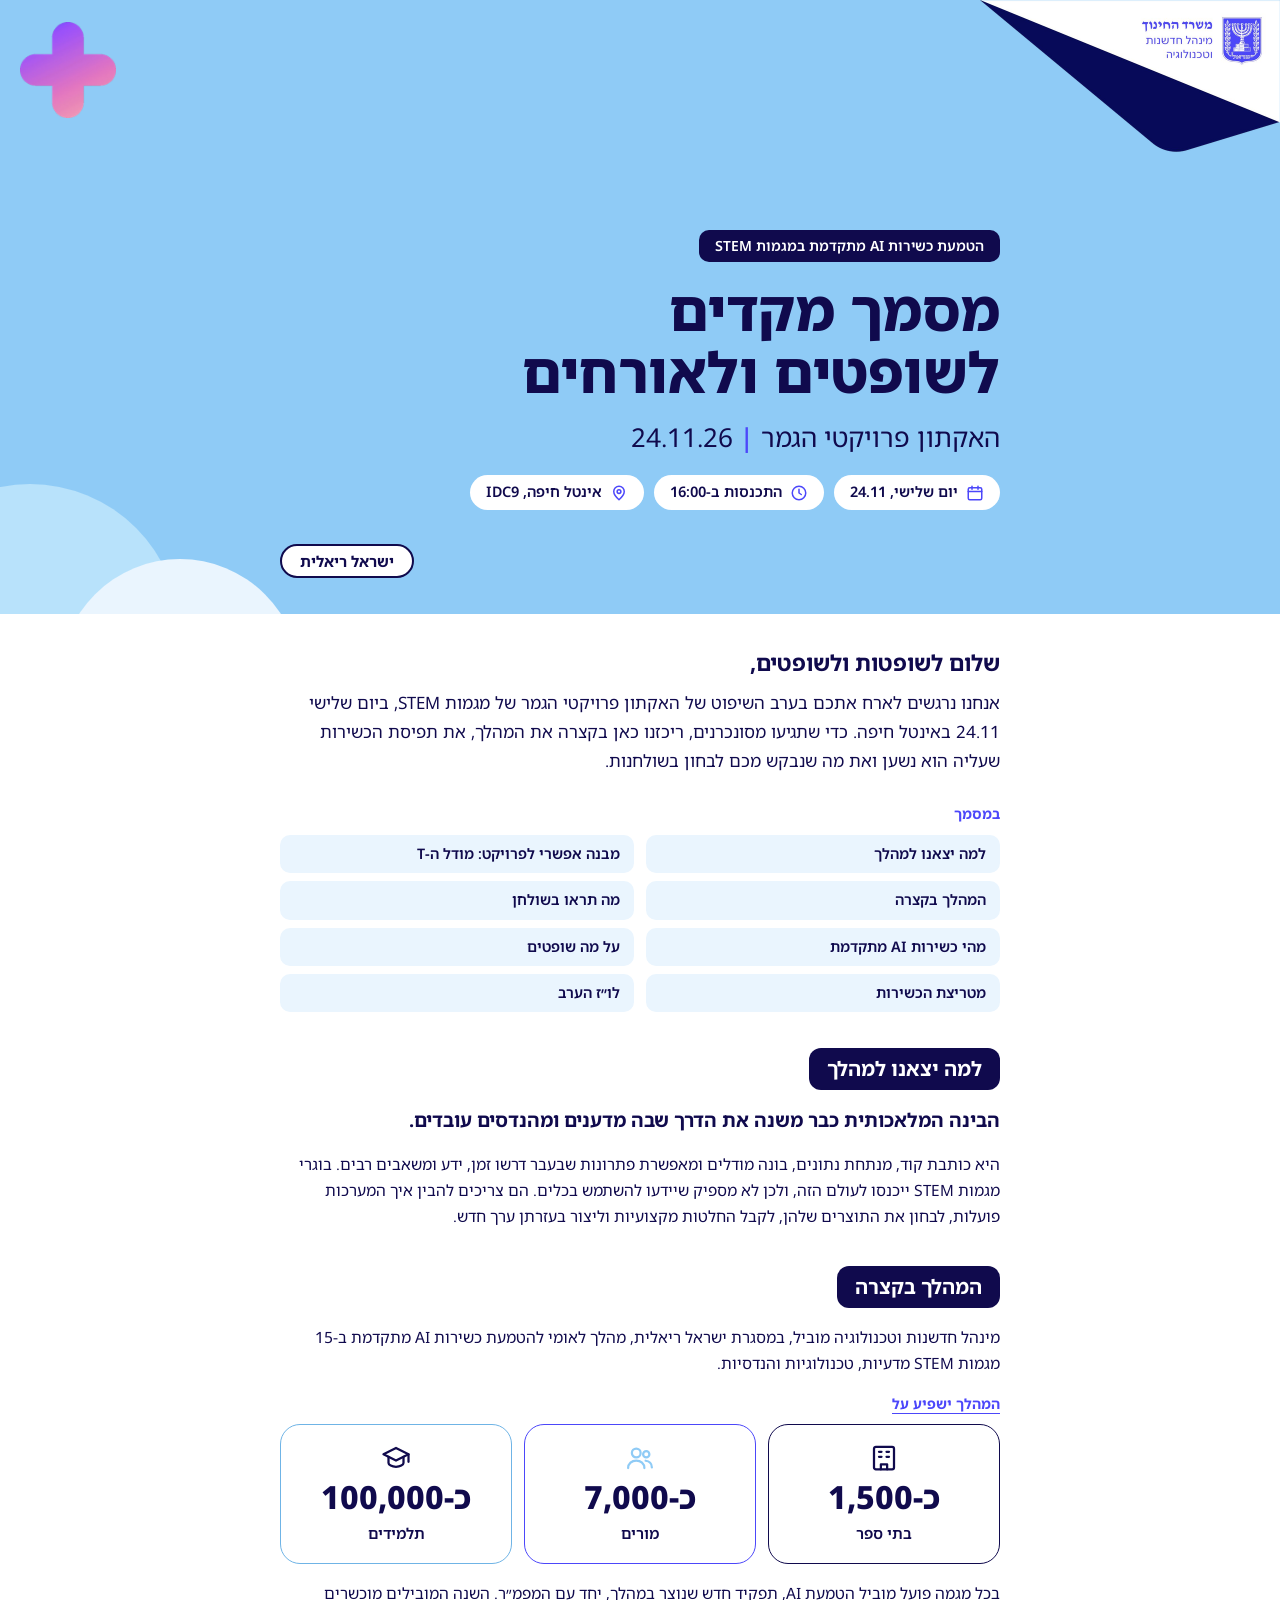
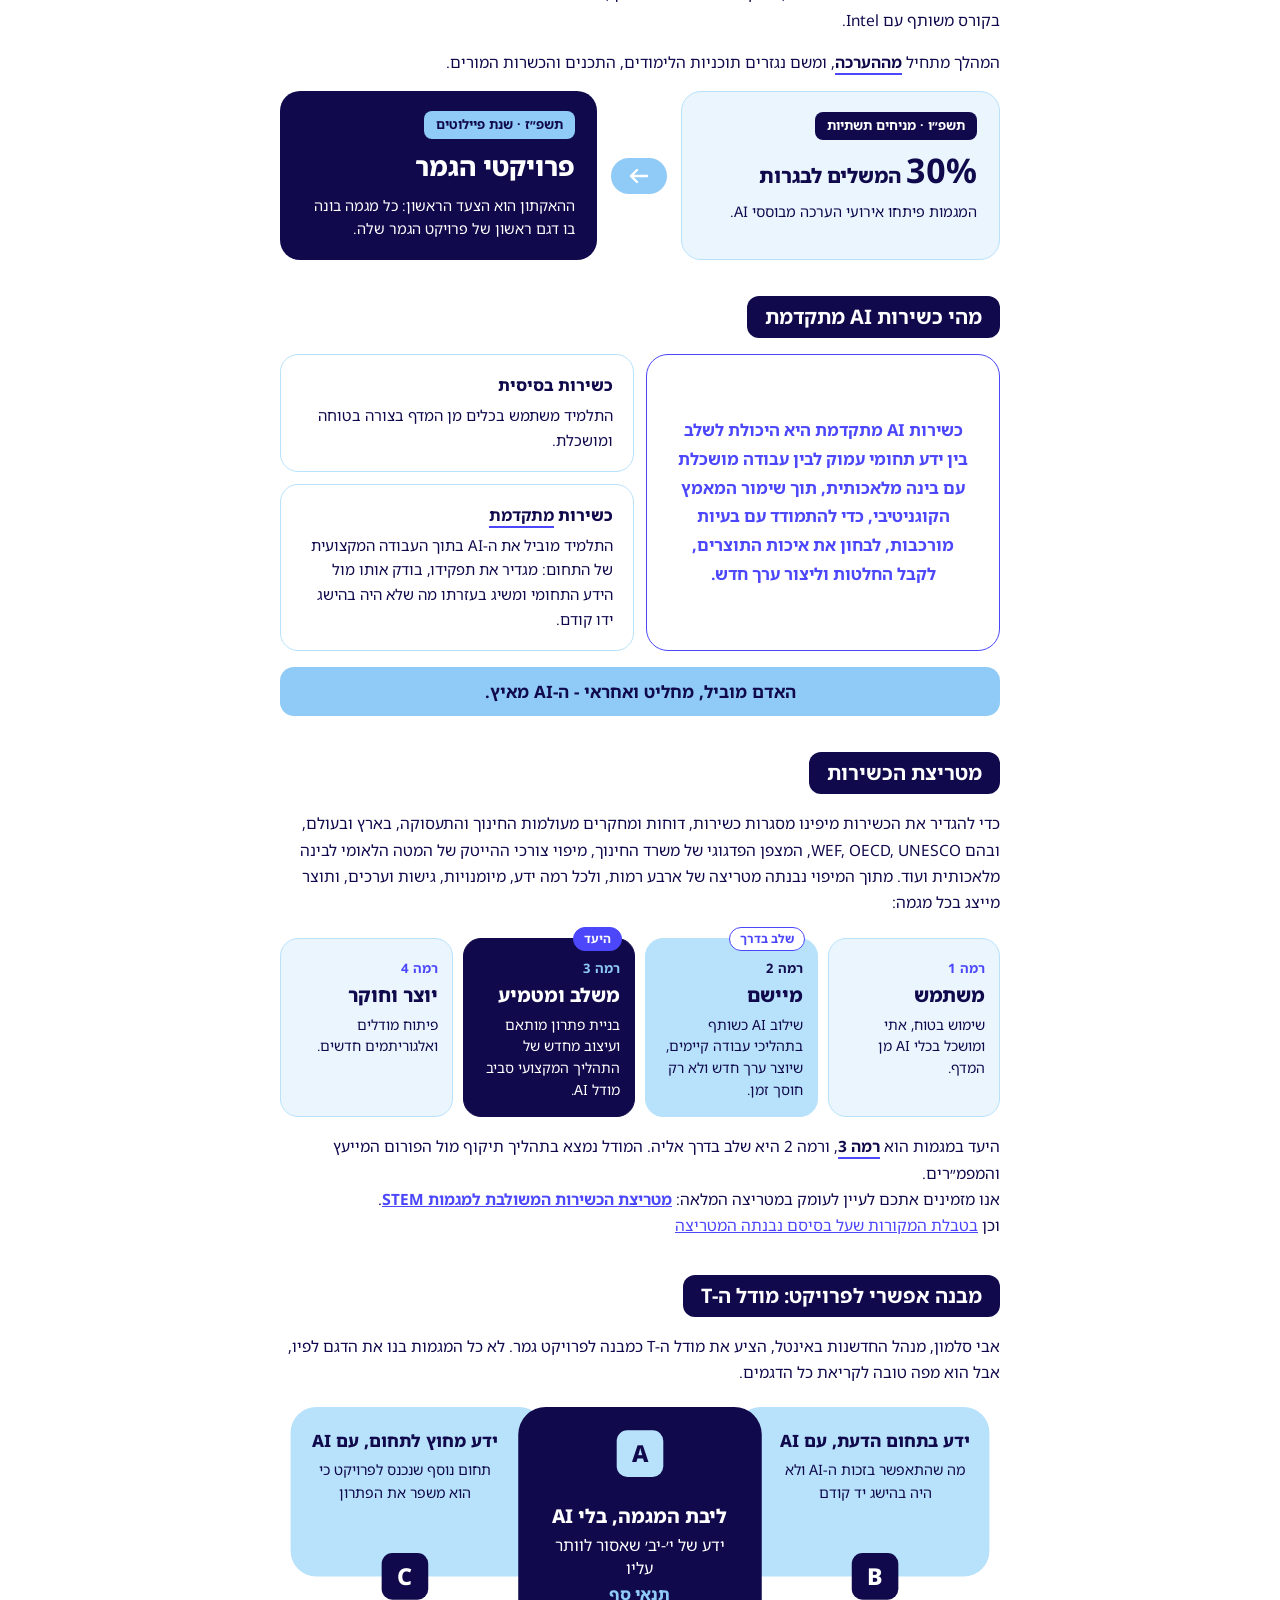
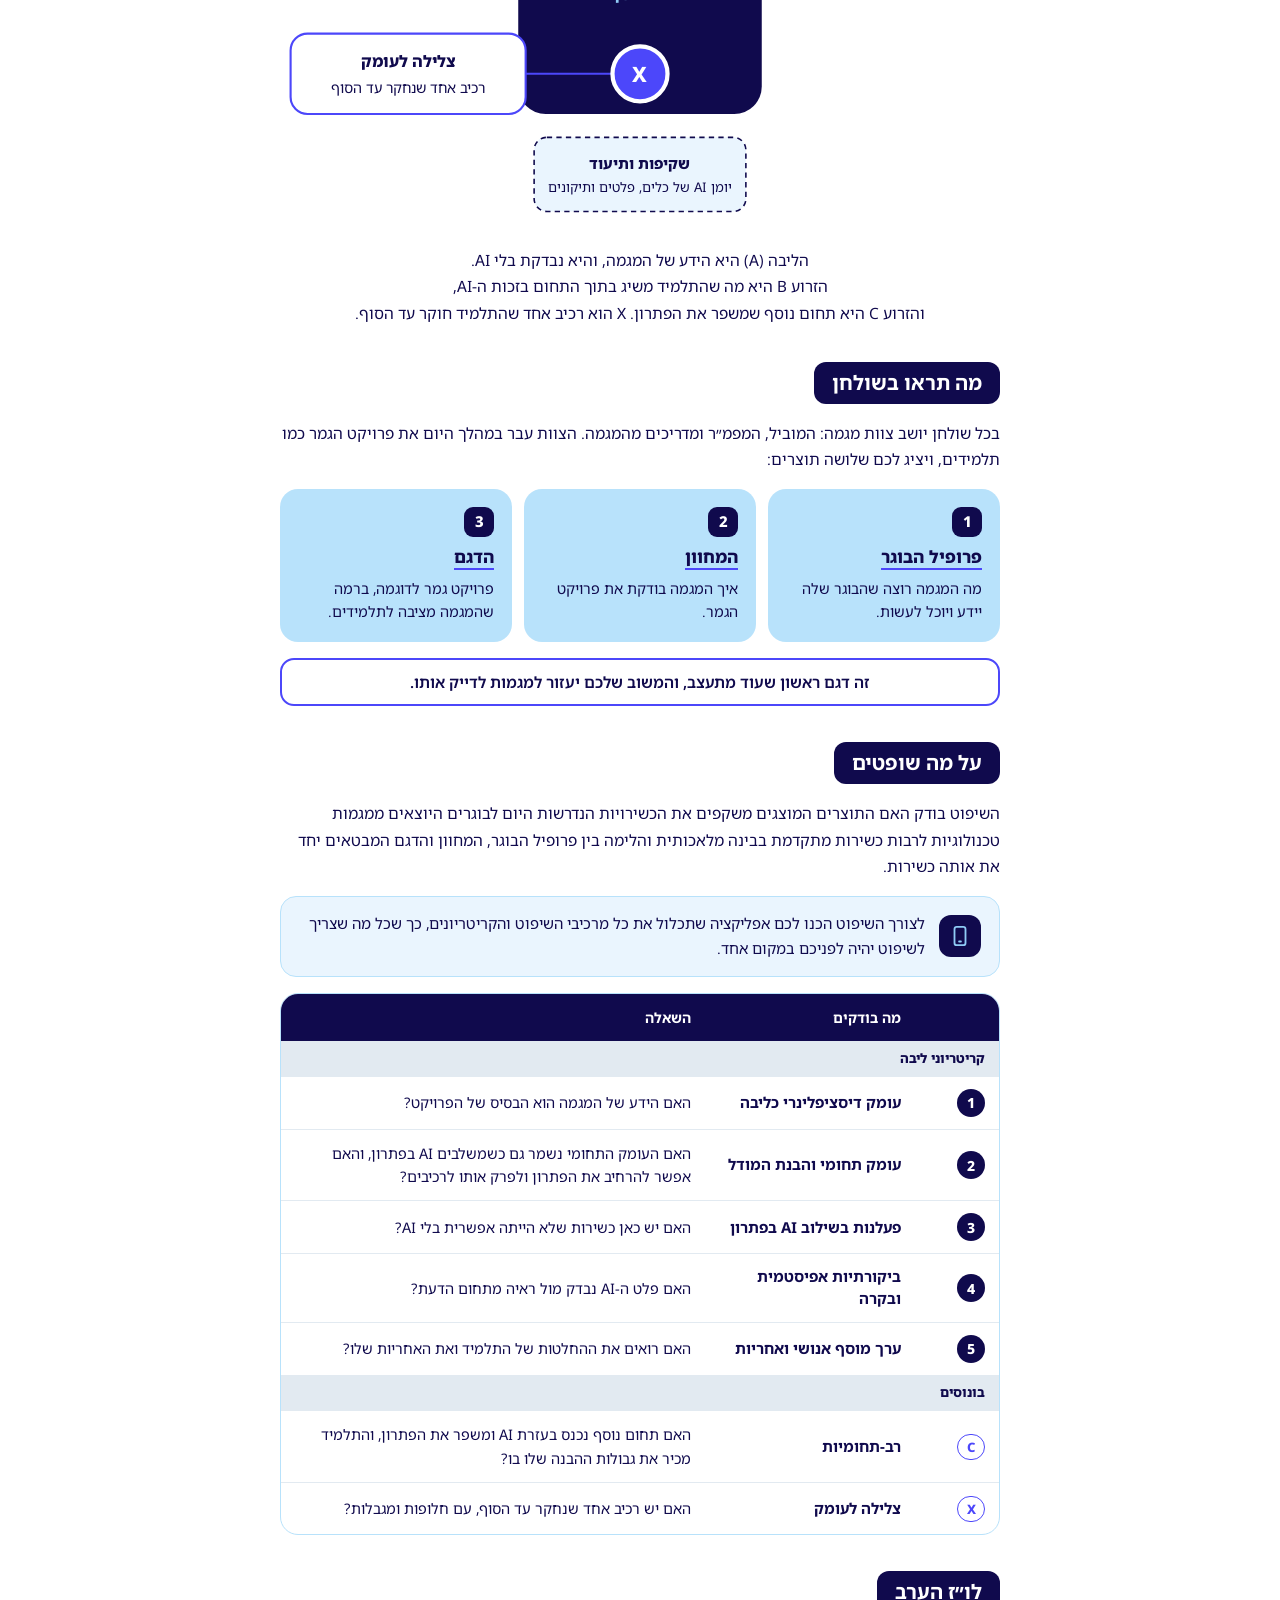
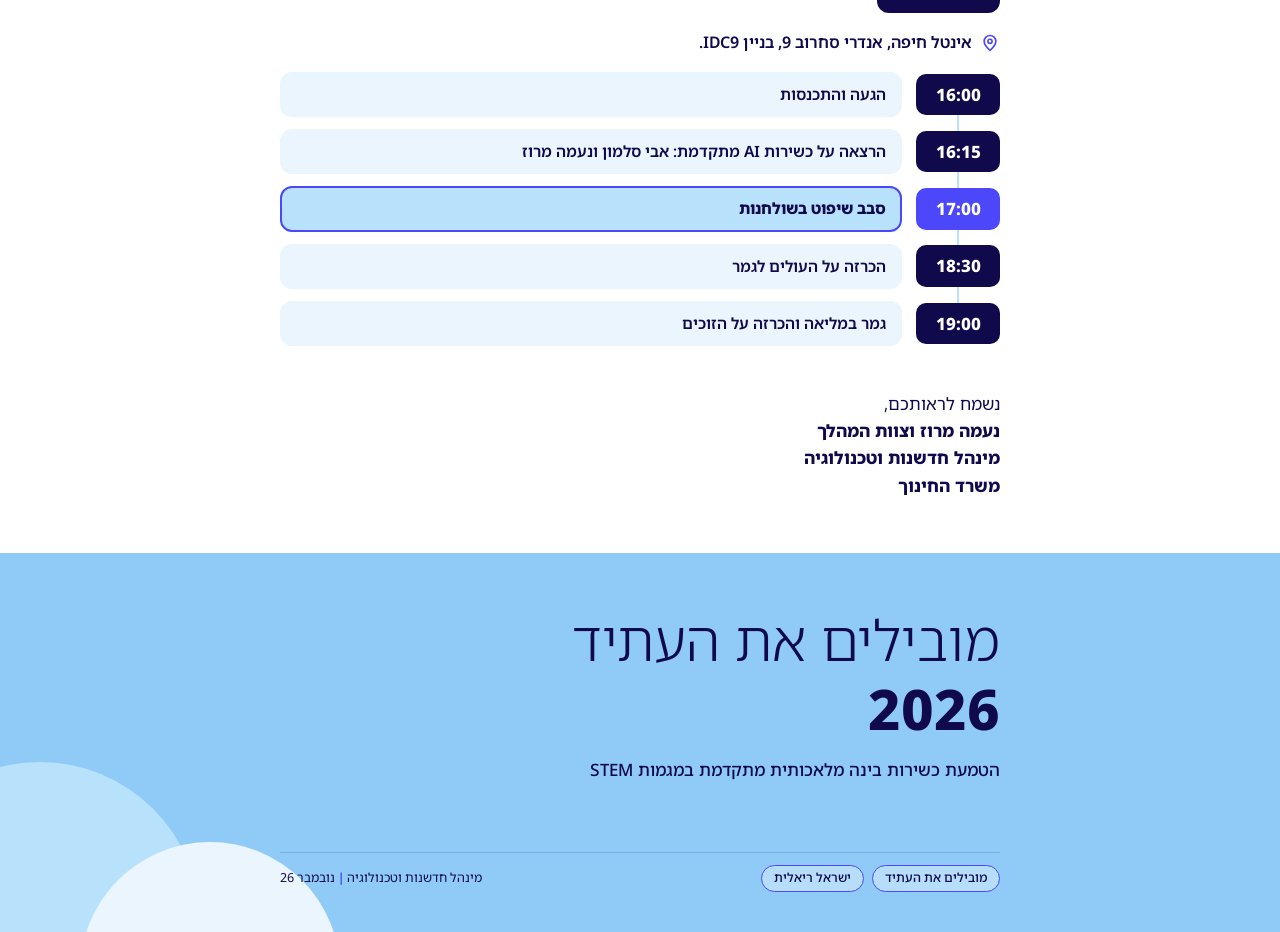
==== hackathon-24-11/index.html @ 5d926831 "Add judges and guests pre-read page for the 24.11.26 final projects hackathon Co-Authored-By: Claude" ====
<!DOCTYPE html>
<html lang="he" dir="rtl">
<head>
<meta charset="utf-8">
<meta name="viewport" content="width=device-width, initial-scale=1">
<meta name="robots" content="noindex, nofollow">
<title>מסמך מקדים לשופטים ולאורחים | האקתון פרויקטי הגמר 24.11.26</title>
<meta name="description" content="הטמעת כשירות AI מתקדמת במגמות STEM. מה כדאי לדעת לפני ערב השיפוט, 24.11 באינטל חיפה.">
<meta property="og:title" content="מסמך מקדים לשופטים ולאורחים | האקתון פרויקטי הגמר 24.11.26">
<meta property="og:description" content="הטמעת כשירות AI מתקדמת במגמות STEM. מה כדאי לדעת לפני ערב השיפוט, 24.11 באינטל חיפה.">
<meta name="theme-color" content="#8FCBF6">
<style>
@font-face{font-family:'Noto Sans Hebrew';font-style:normal;font-display:swap;font-weight:300;src:url([data-uri]) format('woff2');unicode-range:U+0307-0308,U+0590-05FF,U+200C-2010,U+20AA,U+25CC,U+FB1D-FB4F}
@font-face{font-family:'Noto Sans Hebrew';font-style:normal;font-display:swap;font-weight:300;src:url([data-uri]) format('woff2');unicode-range:U+0000-00FF,U+0131,U+0152-0153,U+02BB-02BC,U+02C6,U+02DA,U+02DC,U+0304,U+0308,U+0329,U+2000-206F,U+20AC,U+2122,U+2191,U+2193,U+2212,U+2215,U+FEFF,U+FFFD}
@font-face{font-family:'Noto Sans Hebrew';font-style:normal;font-display:swap;font-weight:400;src:url([data-uri]) format('woff2');unicode-range:U+0307-0308,U+0590-05FF,U+200C-2010,U+20AA,U+25CC,U+FB1D-FB4F}
@font-face{font-family:'Noto Sans Hebrew';font-style:normal;font-display:swap;font-weight:400;src:url([data-uri]) format('woff2');unicode-range:U+0000-00FF,U+0131,U+0152-0153,U+02BB-02BC,U+02C6,U+02DA,U+02DC,U+0304,U+0308,U+0329,U+2000-206F,U+20AC,U+2122,U+2191,U+2193,U+2212,U+2215,U+FEFF,U+FFFD}
@font-face{font-family:'Noto Sans Hebrew';font-style:normal;font-display:swap;font-weight:500;src:url([data-uri]) format('woff2');unicode-range:U+0307-0308,U+0590-05FF,U+200C-2010,U+20AA,U+25CC,U+FB1D-FB4F}
@font-face{font-family:'Noto Sans Hebrew';font-style:normal;font-display:swap;font-weight:500;src:url([data-uri]) format('woff2');unicode-range:U+0000-00FF,U+0131,U+0152-0153,U+02BB-02BC,U+02C6,U+02DA,U+02DC,U+0304,U+0308,U+0329,U+2000-206F,U+20AC,U+2122,U+2191,U+2193,U+2212,U+2215,U+FEFF,U+FFFD}
@font-face{font-family:'Noto Sans Hebrew';font-style:normal;font-display:swap;font-weight:600;src:url([data-uri]) format('woff2');unicode-range:U+0307-0308,U+0590-05FF,U+200C-2010,U+20AA,U+25CC,U+FB1D-FB4F}
@font-face{font-family:'Noto Sans Hebrew';font-style:normal;font-display:swap;font-weight:600;src:url([data-uri]) format('woff2');unicode-range:U+0000-00FF,U+0131,U+0152-0153,U+02BB-02BC,U+02C6,U+02DA,U+02DC,U+0304,U+0308,U+0329,U+2000-206F,U+20AC,U+2122,U+2191,U+2193,U+2212,U+2215,U+FEFF,U+FFFD}
@font-face{font-family:'Noto Sans Hebrew';font-style:normal;font-display:swap;font-weight:700;src:url([data-uri]) format('woff2');unicode-range:U+0307-0308,U+0590-05FF,U+200C-2010,U+20AA,U+25CC,U+FB1D-FB4F}
@font-face{font-family:'Noto Sans Hebrew';font-style:normal;font-display:swap;font-weight:700;src:url([data-uri]) format('woff2');unicode-range:U+0000-00FF,U+0131,U+0152-0153,U+02BB-02BC,U+02C6,U+02DA,U+02DC,U+0304,U+0308,U+0329,U+2000-206F,U+20AC,U+2122,U+2191,U+2193,U+2212,U+2215,U+FEFF,U+FFFD}
@font-face{font-family:'Noto Sans Hebrew';font-style:normal;font-display:swap;font-weight:800;src:url([data-uri]) format('woff2');unicode-range:U+0307-0308,U+0590-05FF,U+200C-2010,U+20AA,U+25CC,U+FB1D-FB4F}
@font-face{font-family:'Noto Sans Hebrew';font-style:normal;font-display:swap;font-weight:800;src:url([data-uri]) format('woff2');unicode-range:U+0000-00FF,U+0131,U+0152-0153,U+02BB-02BC,U+02C6,U+02DA,U+02DC,U+0304,U+0308,U+0329,U+2000-206F,U+20AC,U+2122,U+2191,U+2193,U+2212,U+2215,U+FEFF,U+FFFD}


:root{--navy:#100A4D;--sky:#8FCBF6;--card:#B8E2FB;--pale:#EAF5FE;--gray:#E2EAF1;--purple:#4C47FA;--hair:#D5DEE8;--line:#6FB4E6}
*{box-sizing:border-box}
html{scroll-behavior:smooth;-webkit-text-size-adjust:100%}
body{margin:0;background:#fff;color:var(--navy);font-family:'Noto Sans Hebrew','Heebo',Arial,sans-serif;font-size:16px;line-height:1.65}
a{color:var(--purple);font-weight:700}
a:hover{color:var(--navy)}
p{margin:0}
.wrap{max-width:760px;margin:0 auto;padding:0 20px}
.u{text-decoration:underline;text-decoration-color:var(--purple);text-decoration-thickness:2px;text-underline-offset:5px;font-weight:700}
h1,h2,h3{margin:0}

/* top bar */
.topbar{position:fixed;top:0;left:0;right:0;z-index:20;background:rgba(255,255,255,.96);border-bottom:1px solid var(--hair);transform:translateY(-100%);transition:transform .25s ease}
.topbar.show{transform:none}
.topbar nav{max-width:760px;margin:0 auto;display:flex;gap:8px;overflow-x:auto;padding:10px 20px;scrollbar-width:none}
.topbar nav::-webkit-scrollbar{display:none}
.topbar a{flex:0 0 auto;font-size:14px;font-weight:600;color:var(--navy);text-decoration:none;background:var(--pale);border-radius:999px;padding:6px 14px;white-space:nowrap}
.topbar a.on{background:var(--navy);color:#fff}

/* cover */
.cover{position:relative;overflow:hidden;background:var(--sky)}
.cover .logo{position:absolute;top:0;right:0;width:min(300px,52vw);height:auto;display:block}
.cover .plus{position:absolute;top:22px;left:20px;width:clamp(54px,12vw,96px);height:auto}
.cover .c1,.cover .c2{position:absolute;border-radius:50%}
.cover .c1{width:300px;height:300px;left:-120px;bottom:-170px;background:var(--card)}
.cover .c2{width:240px;height:240px;left:60px;bottom:-185px;background:var(--pale)}
.cover .inner{position:relative;max-width:760px;margin:0 auto;padding:clamp(150px,34vw,230px) 20px 36px;display:flex;flex-direction:column;align-items:flex-start;gap:16px}
.eyebrow{background:var(--navy);color:#fff;font-size:14px;font-weight:600;padding:6px 16px;border-radius:10px;line-height:1.4}
.cover h1{font-size:clamp(36px,9vw,56px);line-height:1.12;font-weight:800}
.cover .sub{font-size:clamp(19px,4.6vw,26px);line-height:1.4}
.cover .sub span{color:var(--purple);font-weight:600}
.chips{display:flex;flex-wrap:wrap;gap:10px;margin-top:4px}
.chip{display:flex;align-items:center;gap:8px;background:#fff;border-radius:999px;padding:7px 16px;font-size:14.5px;font-weight:600;line-height:1.4}
.chip svg{width:18px;height:18px;fill:none;stroke:var(--purple);stroke-width:2;stroke-linecap:round;stroke-linejoin:round;flex:0 0 auto}
.brandpill{align-self:flex-end;border:2px solid var(--navy);background:#fff;border-radius:999px;padding:3px 18px;font-size:15px;font-weight:700;margin-top:18px}

/* sections */
main{padding-bottom:10px}
section{padding-top:36px;scroll-margin-top:60px}
.h2{display:inline-block;background:var(--navy);color:#fff;font-size:20px;font-weight:700;line-height:28px;padding:7px 18px;border-radius:12px;margin-bottom:16px}
.stack{display:flex;flex-direction:column;gap:16px}
.body{font-size:15.5px;line-height:1.7}
.lead{font-size:19px;line-height:1.5;font-weight:700}

/* letter + toc */
.letter{padding-top:34px}
.greet{font-size:22px;font-weight:700;line-height:1.4;margin-bottom:10px}
.letter .body{font-size:17px}
.toc{margin-top:26px}
.toc .lbl{font-size:14px;font-weight:700;color:var(--purple);margin-bottom:10px}
.toc ol{list-style:none;margin:0;padding:0;display:grid;grid-template-columns:repeat(2,minmax(0,1fr));grid-template-rows:repeat(4,auto);grid-auto-flow:column;gap:8px 12px}
.toc a{display:block;background:var(--pale);border-radius:10px;padding:9px 14px;font-size:14.5px;font-weight:600;color:var(--navy);text-decoration:none;line-height:1.4}
.toc a:hover{background:var(--card)}

/* stats */
.cap{font-size:14px;font-weight:700;color:var(--purple);text-decoration:underline;text-underline-offset:4px}
.stats{display:grid;grid-template-columns:repeat(3,minmax(0,1fr));gap:12px;margin-top:8px}
.stat{background:#fff;border:1.5px solid var(--navy);border-radius:20px;padding:18px 10px;display:flex;flex-direction:column;align-items:center;gap:4px;text-align:center}
.stat:nth-child(2){border-color:var(--purple)}
.stat:nth-child(3){border-color:var(--line)}
.stat svg{width:30px;height:30px;fill:none;stroke:var(--navy);stroke-width:1.8;stroke-linecap:round;stroke-linejoin:round}
.stat:nth-child(2) svg{stroke:var(--sky)}
.stat .n{font-size:clamp(24px,5.4vw,32px);font-weight:800;line-height:1.25;white-space:nowrap}
.stat .l{font-size:15px;font-weight:600}

/* timeline */
.tl{display:flex;align-items:stretch;gap:14px}
.tl .card{flex:1 1 0;display:flex;flex-direction:column;align-items:flex-start;gap:8px;border-radius:20px;padding:20px 22px}
.tl .c-a{background:var(--pale);border:1.5px solid var(--card)}
.tl .c-b{background:var(--navy);color:#fff}
.tag{font-size:13px;font-weight:700;padding:4px 12px;border-radius:8px;line-height:1.5}
.c-a .tag{background:var(--navy);color:#fff}
.c-b .tag{background:var(--sky);color:var(--navy)}
.tl .big{font-size:20px;font-weight:800;line-height:1.3}
.tl .big b{font-size:34px}
.tl .big2{font-size:26px;font-weight:800;line-height:1.5}
.tl .t{font-size:14.5px;line-height:1.6}
.tl .arr{flex:0 0 auto;display:flex;align-items:center;justify-content:center}
.tl .arr span{display:flex;align-items:center;justify-content:center;width:56px;height:36px;border-radius:999px;background:var(--sky)}
.tl .arr svg{width:24px;height:24px;fill:none;stroke:#fff;stroke-width:2.4;stroke-linecap:round;stroke-linejoin:round}

/* definition */
.defgrid{display:grid;grid-template-columns:repeat(2,minmax(0,1fr));gap:12px}
.def{background:#fff;border:1.5px solid var(--purple);border-radius:22px;padding:26px;display:flex;align-items:center;justify-content:center;text-align:center;color:var(--purple);font-weight:700;font-size:16.5px;line-height:1.75}
.dcards{display:flex;flex-direction:column;gap:12px}
.dcard{background:#fff;border:1.5px solid var(--card);border-radius:18px;padding:18px 20px;display:flex;flex-direction:column;gap:6px;flex:1 1 auto}
.dcard h3{font-size:16px;font-weight:800;line-height:1.5}
.dcard p{font-size:15px;line-height:1.65}
.banner{background:var(--sky);border-radius:14px;padding:12px 22px;text-align:center;font-size:17px;font-weight:700;line-height:1.5}

/* matrix */
.levels{display:grid;grid-template-columns:repeat(4,minmax(0,1fr));gap:10px;margin-top:6px}
.lv{position:relative;background:var(--pale);border:1.5px solid var(--card);border-radius:18px;padding:20px 14px 16px;display:flex;flex-direction:column;gap:4px}
.lv .k{font-size:13px;font-weight:700;color:var(--purple);line-height:1.5}
.lv .nm{font-size:19px;font-weight:800;line-height:1.45}
.lv .d{font-size:14px;line-height:1.55}
.lv.l2{background:var(--card)}
.lv.l2 .k{color:var(--navy)}
.lv.l3{background:var(--navy);border-color:var(--navy);color:#fff}
.lv.l3 .k{color:var(--sky)}
.lv .flag{position:absolute;top:-12px;right:12px;font-size:12px;font-weight:700;padding:2px 10px;border-radius:999px;line-height:1.5}
.lv.l2 .flag{background:#fff;border:1.5px solid var(--purple);color:var(--purple)}
.lv.l3 .flag{background:var(--purple);border:1.5px solid var(--purple);color:#fff}

/* T model */
.tfig{margin:6px 0 0}
.tfig svg{display:block;width:100%;height:auto}
.t-narrow{display:none !important;max-width:420px;margin:0 auto}
.tfig text{font-family:'Noto Sans Hebrew','Heebo',Arial,sans-serif}
.center{text-align:center}

/* products */
.prods{display:grid;grid-template-columns:repeat(3,minmax(0,1fr));gap:12px}
.prod{background:var(--card);border-radius:18px;padding:18px;display:flex;flex-direction:column;align-items:flex-start;gap:8px}
.prod .num{width:30px;height:30px;display:flex;align-items:center;justify-content:center;background:var(--navy);color:#fff;border-radius:9px;font-size:15px;font-weight:800}
.prod h3{font-size:17px;font-weight:800;line-height:1.45;text-decoration:underline;text-decoration-color:var(--purple);text-decoration-thickness:2px;text-underline-offset:5px}
.prod p{font-size:14.5px;line-height:1.6}
.note{border:2px solid var(--purple);border-radius:14px;padding:10px 18px;text-align:center;font-weight:600;font-size:15.5px;line-height:1.6}

/* judging */
.app{display:flex;align-items:center;gap:14px;background:var(--pale);border:1.5px solid var(--card);border-radius:16px;padding:14px 18px}
.app .ic{flex:0 0 auto;width:42px;height:42px;display:flex;align-items:center;justify-content:center;background:var(--navy);border-radius:12px}
.app svg{width:22px;height:22px;fill:none;stroke:var(--sky);stroke-width:2;stroke-linecap:round;stroke-linejoin:round}
.crit{border:1.5px solid var(--card);border-radius:18px;overflow:hidden}
.crow{display:grid;grid-template-columns:84px minmax(0,210px) minmax(0,1fr);align-items:center;border-top:1px solid var(--gray)}
.crow > div{padding:12px 14px}
.chead{background:var(--navy);color:#fff;font-weight:700;font-size:14px;border-top:0}
.cgroup{background:var(--gray);font-size:13px;font-weight:800;padding:7px 14px}
.cname{font-weight:700;font-size:15px;line-height:1.45}
.cq{font-size:14.5px;line-height:1.6}
.badge{width:28px;height:28px;display:flex;align-items:center;justify-content:center;background:var(--navy);color:#fff;border-radius:999px;font-size:14px;font-weight:800}
.bon{display:inline-flex;align-items:center;justify-content:center;min-width:28px;height:26px;padding:0 8px;border:1.5px solid var(--purple);border-radius:999px;color:var(--purple);font-size:13px;font-weight:800}

/* schedule */
.addr{display:flex;align-items:center;gap:8px;font-weight:600}
.addr svg{width:20px;height:20px;fill:none;stroke:var(--purple);stroke-width:2;stroke-linecap:round;stroke-linejoin:round;flex:0 0 auto}
.sched{position:relative;display:flex;flex-direction:column;gap:12px;margin:0;padding:0;list-style:none}
.sched::before{content:"";position:absolute;right:41px;top:24px;bottom:24px;width:2px;background:var(--card)}
.sched li{position:relative;display:flex;align-items:center;gap:14px}
.sched time{flex:0 0 auto;width:84px;text-align:center;background:var(--navy);color:#fff;border-radius:10px;padding:8px 0;font-size:17px;font-weight:800;line-height:1.5}
.sched .ev{flex:1 1 auto;background:var(--pale);border-radius:12px;padding:11px 16px;font-size:15.5px;font-weight:600;line-height:1.5}
.sched li.hl time{background:var(--purple)}
.sched li.hl .ev{background:var(--card);border:2px solid var(--purple);padding:9px 14px;font-weight:800}
.sign{margin-top:28px;font-size:17px;line-height:1.6}
.sign b{display:block;font-weight:800}

/* closing */
.closing{position:relative;overflow:hidden;background:var(--sky);margin-top:44px}
.closing .c1{width:320px;height:320px;left:-120px;bottom:-150px}
.closing .c2{width:260px;height:260px;left:80px;bottom:-170px}
.closing .c1,.closing .c2{position:absolute;border-radius:50%}
.closing .c1{background:var(--card)}
.closing .c2{background:var(--pale)}
.closing .inner{position:relative;max-width:760px;margin:0 auto;padding:56px 20px 40px;display:flex;flex-direction:column;align-items:flex-start;gap:8px}
.closing .w1{font-size:clamp(40px,10vw,56px);font-weight:300;line-height:1.1}
.closing .w2{font-size:clamp(40px,10vw,56px);font-weight:800;line-height:1.1}
.closing .w3{font-size:17px;font-weight:500;margin-top:8px}
.foot{position:relative;display:flex;flex-wrap:wrap;justify-content:space-between;align-items:center;gap:10px;border-top:1px solid var(--line);margin-top:60px;padding-top:12px;width:100%;font-size:12.5px}
.foot .pills{display:flex;gap:8px}
.foot .pills span{border:1.5px solid var(--purple);border-radius:999px;padding:2px 12px;font-weight:500;background:rgba(255,255,255,.35)}
.foot .sep{color:var(--purple);font-weight:700}

/* small screens */
@media (max-width:620px){
  .t-wide{display:none !important}
  .t-narrow{display:block !important}
  .defgrid{grid-template-columns:minmax(0,1fr)}
  .levels{grid-template-columns:repeat(2,minmax(0,1fr));row-gap:22px}
  .prods{grid-template-columns:minmax(0,1fr)}
  .tl{flex-direction:column}
  .tl .arr span{transform:rotate(-90deg)}
  .crow{grid-template-columns:52px minmax(0,1fr)}
  .crow .cname{padding-bottom:0}
  .crow .cq{grid-column:2;padding-top:4px}
  .chead .hq{display:none}
  .chead .hn{grid-column:2}
}
@media (max-width:460px){
  .toc ol{grid-template-columns:minmax(0,1fr);grid-template-rows:none;grid-auto-flow:row}
  .stats{grid-template-columns:minmax(0,1fr)}
  .stat{flex-direction:row;justify-content:flex-start;gap:14px;padding:14px 18px}
  .stat .n{font-size:28px}
}
@media (prefers-reduced-motion:reduce){html{scroll-behavior:auto}.topbar{transition:none}}
</style>
</head>
<body>

<header class="topbar" id="topbar" aria-label="ניווט במסמך">
<nav>
<a href="#why">למה יצאנו למהלך</a>
<a href="#brief">המהלך בקצרה</a>
<a href="#what">מהי כשירות AI מתקדמת</a>
<a href="#matrix">מטריצת הכשירות</a>
<a href="#tmodel">מודל ה-T</a>
<a href="#table">מה תראו בשולחן</a>
<a href="#judging">על מה שופטים</a>
<a href="#schedule">לו״ז הערב</a>
</nav>
</header>

<div class="cover">
<div class="c1" aria-hidden="true"></div>
<div class="c2" aria-hidden="true"></div>
<img class="logo" src="[data-uri]" alt="משרד החינוך, מינהל חדשנות וטכנולוגיה">
<img class="plus" src="[data-uri]" alt="" aria-hidden="true">
<div class="inner">
<span class="eyebrow">הטמעת כשירות AI מתקדמת במגמות STEM</span>
<h1>מסמך מקדים<br>לשופטים ולאורחים</h1>
<p class="sub">האקתון פרויקטי הגמר <span>|</span> 24.11.26</p>
<div class="chips">
<span class="chip"><svg viewBox="0 0 24 24" aria-hidden="true"><rect x="3" y="5" width="18" height="16" rx="2"></rect><path d="M3 10h18M8 3v4M16 3v4"></path></svg>יום שלישי, 24.11</span>
<span class="chip"><svg viewBox="0 0 24 24" aria-hidden="true"><circle cx="12" cy="12" r="9"></circle><path d="M12 7v5l3 2"></path></svg>התכנסות ב-16:00</span>
<span class="chip"><svg viewBox="0 0 24 24" aria-hidden="true"><path d="M12 21s-7-6.2-7-11a7 7 0 0 1 14 0c0 4.8-7 11-7 11z"></path><circle cx="12" cy="10" r="2.5"></circle></svg>אינטל חיפה, IDC9</span>
</div>
<span class="brandpill">ישראל ריאלית</span>
</div>
</div>

<main>
<div class="wrap">

<div class="letter">
<p class="greet">שלום לשופטות ולשופטים,</p>
<p class="body">אנחנו נרגשים לארח אתכם בערב השיפוט של האקתון פרויקטי הגמר של מגמות STEM, ביום שלישי 24.11 באינטל חיפה. כדי שתגיעו מסונכרנים, ריכזנו כאן בקצרה את המהלך, את תפיסת הכשירות שעליה הוא נשען ואת מה שנבקש מכם לבחון בשולחנות.</p>
<div class="toc">
<p class="lbl">במסמך</p>
<ol>
<li><a href="#why">למה יצאנו למהלך</a></li>
<li><a href="#brief">המהלך בקצרה</a></li>
<li><a href="#what">מהי כשירות AI מתקדמת</a></li>
<li><a href="#matrix">מטריצת הכשירות</a></li>
<li><a href="#tmodel">מבנה אפשרי לפרויקט: מודל ה-T</a></li>
<li><a href="#table">מה תראו בשולחן</a></li>
<li><a href="#judging">על מה שופטים</a></li>
<li><a href="#schedule">לו״ז הערב</a></li>
</ol>
</div>
</div>

<section id="why">
<h2 class="h2">למה יצאנו למהלך</h2>
<div class="stack">
<p class="lead">הבינה המלאכותית כבר משנה את הדרך שבה מדענים ומהנדסים עובדים.</p>
<p class="body">היא כותבת קוד, מנתחת נתונים, בונה מודלים ומאפשרת פתרונות שבעבר דרשו זמן, ידע ומשאבים רבים. בוגרי מגמות STEM ייכנסו לעולם הזה, ולכן לא מספיק שיידעו להשתמש בכלים. הם צריכים להבין איך המערכות פועלות, לבחון את התוצרים שלהן, לקבל החלטות מקצועיות וליצור בעזרתן ערך חדש.</p>
</div>
</section>

<section id="brief">
<h2 class="h2">המהלך בקצרה</h2>
<div class="stack">
<p class="body">מינהל חדשנות וטכנולוגיה מוביל, במסגרת ישראל ריאלית, מהלך לאומי להטמעת כשירות AI מתקדמת ב-15 מגמות STEM מדעיות, טכנולוגיות והנדסיות.</p>
<div>
<p class="cap">המהלך ישפיע על</p>
<div class="stats">
<div class="stat"><svg viewBox="0 0 24 24" aria-hidden="true"><rect x="4" y="3" width="16" height="18" rx="1.5"></rect><path d="M9.5 21v-4h5v4M8 7h2M14 7h2M8 11h2M14 11h2"></path></svg><span class="n">כ-1,500</span><span class="l">בתי ספר</span></div>
<div class="stat"><svg viewBox="0 0 24 24" aria-hidden="true"><circle cx="9" cy="8" r="3.5"></circle><path d="M2.5 20c0-3.6 2.9-6 6.5-6s6.5 2.4 6.5 6"></path><circle cx="17" cy="9" r="2.5"></circle><path d="M16.5 14.2c2.9.3 5 2.4 5 5.3"></path></svg><span class="n">כ-7,000</span><span class="l">מורים</span></div>
<div class="stat"><svg viewBox="0 0 24 24" aria-hidden="true"><path d="M2 9l10-5 10 5-10 5z"></path><path d="M6 11v5c0 1.5 2.7 3 6 3s6-1.5 6-3v-5"></path><path d="M22 9v6"></path></svg><span class="n">כ-100,000</span><span class="l">תלמידים</span></div>
</div>
</div>
<p class="body">בכל מגמה פועל מוביל הטמעת AI, תפקיד חדש שנוצר במהלך, יחד עם המפמ״ר. השנה המובילים מוכשרים בקורס משותף עם Intel.</p>
<p class="body">המהלך מתחיל <span class="u">מההערכה</span>, ומשם נגזרים תוכניות הלימודים, התכנים והכשרות המורים.</p>
<div class="tl">
<div class="card c-a">
<span class="tag">תשפ״ו · מניחים תשתיות</span>
<p class="big"><b>30%</b> המשלים לבגרות</p>
<p class="t">המגמות פיתחו אירועי הערכה מבוססי AI.</p>
</div>
<div class="arr"><span><svg viewBox="0 0 24 24" role="img" aria-label="ומשם אל"><path d="M20 12H4M10 6l-6 6 6 6"></path></svg></span></div>
<div class="card c-b">
<span class="tag">תשפ״ז · שנת פיילוטים</span>
<p class="big2">פרויקטי הגמר</p>
<p class="t">ההאקתון הוא הצעד הראשון: כל מגמה בונה בו דגם ראשון של פרויקט הגמר שלה.</p>
</div>
</div>
</div>
</section>

<section id="what">
<h2 class="h2">מהי כשירות AI מתקדמת</h2>
<div class="stack">
<div class="defgrid">
<p class="def">כשירות AI מתקדמת היא היכולת לשלב בין ידע תחומי עמוק לבין עבודה מושכלת עם בינה מלאכותית, תוך שימור המאמץ הקוגניטיבי, כדי להתמודד עם בעיות מורכבות, לבחון את איכות התוצרים, לקבל החלטות וליצור ערך חדש.</p>
<div class="dcards">
<div class="dcard"><h3>כשירות בסיסית</h3><p>התלמיד משתמש בכלים מן המדף בצורה בטוחה ומושכלת.</p></div>
<div class="dcard"><h3>כשירות <span class="u">מתקדמת</span></h3><p>התלמיד מוביל את ה-AI בתוך העבודה המקצועית של התחום: מגדיר את תפקידו, בודק אותו מול הידע התחומי ומשיג בעזרתו מה שלא היה בהישג ידו קודם.</p></div>
</div>
</div>
<p class="banner">האדם מוביל, מחליט ואחראי - ה-AI מאיץ.</p>
</div>
</section>

<section id="matrix">
<h2 class="h2">מטריצת הכשירות</h2>
<div class="stack">
<p class="body">כדי להגדיר את הכשירות מיפינו מסגרות כשירות, דוחות ומחקרים מעולמות החינוך והתעסוקה, בארץ ובעולם, ובהם WEF, OECD, UNESCO, המצפן הפדגוגי של משרד החינוך, מיפוי צורכי ההייטק של המטה הלאומי לבינה מלאכותית ועוד. מתוך המיפוי נבנתה מטריצה של ארבע רמות, ולכל רמה ידע, מיומנויות, גישות וערכים, ותוצר מייצג בכל מגמה:</p>
<div class="levels">
<div class="lv"><span class="k">רמה 1</span><span class="nm">משתמש</span><span class="d">שימוש בטוח, אתי ומושכל בכלי AI מן המדף.</span></div>
<div class="lv l2"><span class="flag">שלב בדרך</span><span class="k">רמה 2</span><span class="nm">מיישם</span><span class="d">שילוב AI כשותף בתהליכי עבודה קיימים, שיוצר ערך חדש ולא רק חוסך זמן.</span></div>
<div class="lv l3"><span class="flag">היעד</span><span class="k">רמה 3</span><span class="nm">משלב ומטמיע</span><span class="d">בניית פתרון מותאם ועיצוב מחדש של התהליך המקצועי סביב מודל AI.</span></div>
<div class="lv"><span class="k">רמה 4</span><span class="nm">יוצר וחוקר</span><span class="d">פיתוח מודלים ואלגוריתמים חדשים.</span></div>
</div>
<p class="body">היעד במגמות הוא <span class="u">רמה 3</span>, ורמה 2 היא שלב בדרך אליה. המודל נמצא בתהליך תיקוף מול הפורום המייעץ והמפמ״רים.<br>אנו מזמינים אתכם לעיין לעומק במטריצה המלאה: <a href="https://docs.google.com/document/d/1EAtjNLobDfelXttpY4UPwv0UFajyA5ZwNqrhPeQEA7Y/edit" target="_blank" rel="noopener">מטריצת הכשירות המשולבת למגמות STEM</a>.<br>וכן <a href="https://docs.google.com/document/d/1nm6_yr2NgYJWlgPn6YvKG5DBPOD6AkkvzYevwugSNyQ/edit?usp=drive_link" target="_blank" rel="noopener" style="font-weight:400">בטבלת המקורות שעל בסיסם נבנתה המטריצה</a></p>
</div>
</section>

<section id="tmodel">
<h2 class="h2">מבנה אפשרי לפרויקט: מודל ה-T</h2>
<div class="stack">
<p class="body">אבי סלמון, מנהל החדשנות באינטל, הציע את מודל ה-T כמבנה לפרויקט גמר. לא כל המגמות בנו את הדגם לפיו, אבל הוא מפה טובה לקריאת כל הדגמים.</p>
<figure class="tfig">
<svg class="t-wide" viewBox="0 0 680 400" role="img" aria-label="מודל ה-T: ליבת המגמה A בלי AI במרכז, זרוע B של ידע בתחום הדעת עם AI מימין, זרוע C של ידע מחוץ לתחום עם AI משמאל, צלילה לעומק X בתחתית הליבה, ושקיפות ותיעוד">
<rect x="10" y="0" width="240" height="160" rx="24" fill="#B8E2FB"></rect>
<rect x="430" y="0" width="240" height="160" rx="24" fill="#B8E2FB"></rect>
<rect x="225" y="0" width="230" height="290" rx="26" fill="#100A4D"></rect>
<line x1="232" y1="252" x2="314" y2="252" stroke="#4C47FA" stroke-width="2"></line>
<g direction="rtl" text-anchor="middle" fill="#100A4D">
<text x="562" y="38" font-size="16" font-weight="800">ידע בתחום הדעת, עם AI</text>
<text x="562" y="64" font-size="13.5">מה שהתאפשר בזכות ה-AI ולא</text>
<text x="562" y="86" font-size="13.5">היה בהישג יד קודם</text>
<text x="118" y="38" font-size="16" font-weight="800">ידע מחוץ לתחום, עם AI</text>
<text x="118" y="64" font-size="13.5">תחום נוסף שנכנס לפרויקט כי</text>
<text x="118" y="86" font-size="13.5">הוא משפר את הפתרון</text>
</g>
<rect x="318" y="22" width="44" height="44" rx="10" fill="#B8E2FB"></rect>
<text x="340" y="52" text-anchor="middle" font-size="22" font-weight="800" fill="#100A4D">A</text>
<g direction="rtl" text-anchor="middle">
<text x="340" y="110" font-size="18" font-weight="800" fill="#ffffff">ליבת המגמה, בלי AI</text>
<text x="340" y="136" font-size="15" fill="#ffffff">ידע של י׳-יב׳ שאסור לוותר</text>
<text x="340" y="158" font-size="15" fill="#ffffff">עליו</text>
<text x="340" y="182" font-size="15" font-weight="800" fill="#8FCBF6">תנאי סף</text>
</g>
<rect x="96" y="138" width="44" height="44" rx="10" fill="#100A4D"></rect>
<text x="118" y="168" text-anchor="middle" font-size="22" font-weight="800" fill="#ffffff">C</text>
<rect x="540" y="138" width="44" height="44" rx="10" fill="#100A4D"></rect>
<text x="562" y="168" text-anchor="middle" font-size="22" font-weight="800" fill="#ffffff">B</text>
<circle cx="340" cy="252" r="26" fill="#4C47FA" stroke="#ffffff" stroke-width="4"></circle>
<text x="340" y="260" text-anchor="middle" font-size="20" font-weight="800" fill="#ffffff">X</text>
<rect x="10" y="214" width="222" height="76" rx="16" fill="#ffffff" stroke="#4C47FA" stroke-width="2"></rect>
<g direction="rtl" text-anchor="middle" fill="#100A4D">
<text x="121" y="246" font-size="15" font-weight="800">צלילה לעומק</text>
<text x="121" y="270" font-size="13.5">רכיב אחד שנחקר עד הסוף</text>
</g>
<rect x="240" y="312" width="200" height="70" rx="12" fill="#EAF5FE" stroke="#100A4D" stroke-width="1.5" stroke-dasharray="5 4"></rect>
<g direction="rtl" text-anchor="middle" fill="#100A4D">
<text x="340" y="342" font-size="14" font-weight="800">שקיפות ותיעוד</text>
<text x="340" y="364" font-size="12.5">יומן AI של כלים, פלטים ותיקונים</text>
</g>
</svg>
<svg class="t-narrow" viewBox="0 0 360 440" role="img" aria-label="מודל ה-T: ליבת המגמה A בלי AI במרכז, זרוע B של ידע בתחום הדעת עם AI מימין, זרוע C של ידע מחוץ לתחום עם AI משמאל, צלילה לעומק X בתחתית הליבה, ושקיפות ותיעוד">
<rect x="0" y="0" width="150" height="190" rx="20" fill="#B8E2FB"></rect>
<rect x="210" y="0" width="150" height="190" rx="20" fill="#B8E2FB"></rect>
<rect x="118" y="0" width="124" height="340" rx="22" fill="#100A4D"></rect>
<line x1="110" y1="300" x2="158" y2="300" stroke="#4C47FA" stroke-width="2"></line>
<g direction="rtl" text-anchor="middle" fill="#100A4D">
<text x="301" y="30" font-size="14.5" font-weight="800">ידע בתחום</text>
<text x="301" y="50" font-size="14.5" font-weight="800">הדעת, עם AI</text>
<text x="301" y="76" font-size="12.5">מה שהתאפשר</text>
<text x="301" y="94" font-size="12.5">בזכות ה-AI ולא</text>
<text x="301" y="112" font-size="12.5">היה בהישג יד</text>
<text x="301" y="130" font-size="12.5">קודם</text>
<text x="59" y="30" font-size="14.5" font-weight="800">ידע מחוץ</text>
<text x="59" y="50" font-size="14.5" font-weight="800">לתחום, עם AI</text>
<text x="59" y="76" font-size="12.5">תחום נוסף</text>
<text x="59" y="94" font-size="12.5">שנכנס לפרויקט</text>
<text x="59" y="112" font-size="12.5">כי הוא משפר</text>
<text x="59" y="130" font-size="12.5">את הפתרון</text>
</g>
<rect x="162" y="16" width="36" height="36" rx="9" fill="#B8E2FB"></rect>
<text x="180" y="41" text-anchor="middle" font-size="18" font-weight="800" fill="#100A4D">A</text>
<g direction="rtl" text-anchor="middle">
<text x="180" y="86" font-size="15" font-weight="800" fill="#ffffff">ליבת המגמה,</text>
<text x="180" y="106" font-size="15" font-weight="800" fill="#ffffff">בלי AI</text>
<text x="180" y="132" font-size="13" fill="#ffffff">ידע של י׳-יב׳</text>
<text x="180" y="150" font-size="13" fill="#ffffff">שאסור לוותר</text>
<text x="180" y="168" font-size="13" fill="#ffffff">עליו</text>
<text x="180" y="194" font-size="13.5" font-weight="800" fill="#8FCBF6">תנאי סף</text>
</g>
<rect x="39" y="170" width="40" height="40" rx="10" fill="#100A4D"></rect>
<text x="59" y="197" text-anchor="middle" font-size="19" font-weight="800" fill="#ffffff">C</text>
<rect x="281" y="170" width="40" height="40" rx="10" fill="#100A4D"></rect>
<text x="301" y="197" text-anchor="middle" font-size="19" font-weight="800" fill="#ffffff">B</text>
<circle cx="180" cy="300" r="22" fill="#4C47FA" stroke="#ffffff" stroke-width="4"></circle>
<text x="180" y="307" text-anchor="middle" font-size="18" font-weight="800" fill="#ffffff">X</text>
<rect x="0" y="262" width="110" height="76" rx="14" fill="#ffffff" stroke="#4C47FA" stroke-width="2"></rect>
<g direction="rtl" text-anchor="middle" fill="#100A4D">
<text x="55" y="286" font-size="13" font-weight="800">צלילה לעומק</text>
<text x="55" y="306" font-size="12">רכיב אחד</text>
<text x="55" y="324" font-size="12">שנחקר עד הסוף</text>
</g>
<rect x="95" y="360" width="170" height="72" rx="12" fill="#EAF5FE" stroke="#100A4D" stroke-width="1.5" stroke-dasharray="5 4"></rect>
<g direction="rtl" text-anchor="middle" fill="#100A4D">
<text x="180" y="386" font-size="13" font-weight="800">שקיפות ותיעוד</text>
<text x="180" y="404" font-size="12">יומן AI של כלים,</text>
<text x="180" y="421" font-size="12">פלטים ותיקונים</text>
</g>
</svg>
</figure>
<p class="body center">הליבה (A) היא הידע של המגמה, והיא נבדקת בלי AI.<br>הזרוע B היא מה שהתלמיד משיג בתוך התחום בזכות ה-AI,<br>והזרוע C היא תחום נוסף שמשפר את הפתרון. X הוא רכיב אחד שהתלמיד חוקר עד הסוף.</p>
</div>
</section>

<section id="table">
<h2 class="h2">מה תראו בשולחן</h2>
<div class="stack">
<p class="body">בכל שולחן יושב צוות מגמה: המוביל, המפמ״ר ומדריכים מהמגמה. הצוות עבר במהלך היום את פרויקט הגמר כמו תלמידים, ויציג לכם שלושה תוצרים:</p>
<div class="prods">
<div class="prod"><span class="num">1</span><h3>פרופיל הבוגר</h3><p>מה המגמה רוצה שהבוגר שלה יידע ויוכל לעשות.</p></div>
<div class="prod"><span class="num">2</span><h3>המחוון</h3><p>איך המגמה בודקת את פרויקט הגמר.</p></div>
<div class="prod"><span class="num">3</span><h3>הדגם</h3><p>פרויקט גמר לדוגמה, ברמה שהמגמה מציבה לתלמידים.</p></div>
</div>
<p class="note">זה דגם ראשון שעוד מתעצב, והמשוב שלכם יעזור למגמות לדייק אותו.</p>
</div>
</section>

<section id="judging">
<h2 class="h2">על מה שופטים</h2>
<div class="stack">
<p class="body">השיפוט בודק האם התוצרים המוצגים משקפים את הכשירויות הנדרשות היום לבוגרים היוצאים ממגמות טכנולוגיות לרבות כשירות מתקדמת בבינה מלאכותית והלימה בין פרופיל הבוגר, המחוון והדגם המבטאים יחד את אותה כשירות.</p>
<div class="app"><span class="ic"><svg viewBox="0 0 24 24" aria-hidden="true"><rect x="6" y="2" width="12" height="20" rx="2.5"></rect><path d="M11 18h2"></path></svg></span><p class="body" style="font-size:15px">לצורך השיפוט הכנו לכם אפליקציה שתכלול את כל מרכיבי השיפוט והקריטריונים, כך שכל מה שצריך לשיפוט יהיה לפניכם במקום אחד.</p></div>
<div class="crit" role="table" aria-label="קריטריוני השיפוט">
<div class="crow chead" role="row"><div role="columnheader"></div><div class="hn" role="columnheader">מה בודקים</div><div class="hq" role="columnheader">השאלה</div></div>
<div class="cgroup" role="row">קריטריוני ליבה</div>
<div class="crow" role="row"><div role="cell"><span class="badge">1</span></div><div class="cname" role="cell">עומק דיסציפלינרי כליבה</div><div class="cq" role="cell">האם הידע של המגמה הוא הבסיס של הפרויקט?</div></div>
<div class="crow" role="row"><div role="cell"><span class="badge">2</span></div><div class="cname" role="cell">עומק תחומי והבנת המודל</div><div class="cq" role="cell">האם העומק התחומי נשמר גם כשמשלבים AI בפתרון, והאם אפשר להרחיב את הפתרון ולפרק אותו לרכיבים?</div></div>
<div class="crow" role="row"><div role="cell"><span class="badge">3</span></div><div class="cname" role="cell">פעלנות בשילוב AI בפתרון</div><div class="cq" role="cell">האם יש כאן כשירות שלא הייתה אפשרית בלי AI?</div></div>
<div class="crow" role="row"><div role="cell"><span class="badge">4</span></div><div class="cname" role="cell">ביקורתיות אפיסטמית ובקרה</div><div class="cq" role="cell">האם פלט ה-AI נבדק מול ראיה מתחום הדעת?</div></div>
<div class="crow" role="row"><div role="cell"><span class="badge">5</span></div><div class="cname" role="cell">ערך מוסף אנושי ואחריות</div><div class="cq" role="cell">האם רואים את ההחלטות של התלמיד ואת האחריות שלו?</div></div>
<div class="cgroup" role="row">בונוסים</div>
<div class="crow" role="row"><div role="cell"><span class="bon">C</span></div><div class="cname" role="cell">רב-תחומיות</div><div class="cq" role="cell">האם תחום נוסף נכנס בעזרת AI ומשפר את הפתרון, והתלמיד מכיר את גבולות ההבנה שלו בו?</div></div>
<div class="crow" role="row"><div role="cell"><span class="bon">X</span></div><div class="cname" role="cell">צלילה לעומק</div><div class="cq" role="cell">האם יש רכיב אחד שנחקר עד הסוף, עם חלופות ומגבלות?</div></div>
</div>
</div>
</section>

<section id="schedule">
<h2 class="h2">לו״ז הערב</h2>
<div class="stack">
<p class="addr"><svg viewBox="0 0 24 24" aria-hidden="true"><path d="M12 21s-7-6.2-7-11a7 7 0 0 1 14 0c0 4.8-7 11-7 11z"></path><circle cx="12" cy="10" r="2.5"></circle></svg><span>אינטל חיפה, אנדרי סחרוב 9, בניין IDC9.</span></p>
<ol class="sched">
<li><time>16:00</time><span class="ev">הגעה והתכנסות</span></li>
<li><time>16:15</time><span class="ev">הרצאה על כשירות AI מתקדמת: אבי סלמון ונעמה מרוז</span></li>
<li class="hl"><time>17:00</time><span class="ev">סבב שיפוט בשולחנות</span></li>
<li><time>18:30</time><span class="ev">הכרזה על העולים לגמר</span></li>
<li><time>19:00</time><span class="ev">גמר במליאה והכרזה על הזוכים</span></li>
</ol>
<p class="sign">נשמח לראותכם,<b>נעמה מרוז וצוות המהלך</b><b>מינהל חדשנות וטכנולוגיה</b><b>משרד החינוך</b></p>
</div>
</section>

</div>
</main>

<footer class="closing">
<div class="c1" aria-hidden="true"></div>
<div class="c2" aria-hidden="true"></div>
<div class="inner">
<p class="w1">מובילים את העתיד</p>
<p class="w2">2026</p>
<p class="w3">הטמעת כשירות בינה מלאכותית מתקדמת במגמות STEM</p>
<div class="foot">
<div class="pills"><span>מובילים את העתיד</span><span>ישראל ריאלית</span></div>
<span>מינהל חדשנות וטכנולוגיה <span class="sep">|</span> נובמבר 26</span>
</div>
</div>
</footer>

<script>
(function(){
  var bar=document.getElementById('topbar');
  var cover=document.querySelector('.cover');
  var links=[].slice.call(bar.querySelectorAll('a'));
  var secs=links.map(function(a){return document.querySelector(a.getAttribute('href'));});
  function onScroll(){
    var y=window.scrollY||window.pageYOffset;
    bar.classList.toggle('show', y > cover.offsetHeight-60);
    var cur=-1;
    secs.forEach(function(s,i){ if(s && s.getBoundingClientRect().top < 120) cur=i; });
    links.forEach(function(a,i){
      var on=(i===cur);
      a.classList.toggle('on', on);
    });
  }
  window.addEventListener('scroll', onScroll, {passive:true});
  onScroll();
})();
</script>
</body>
</html>
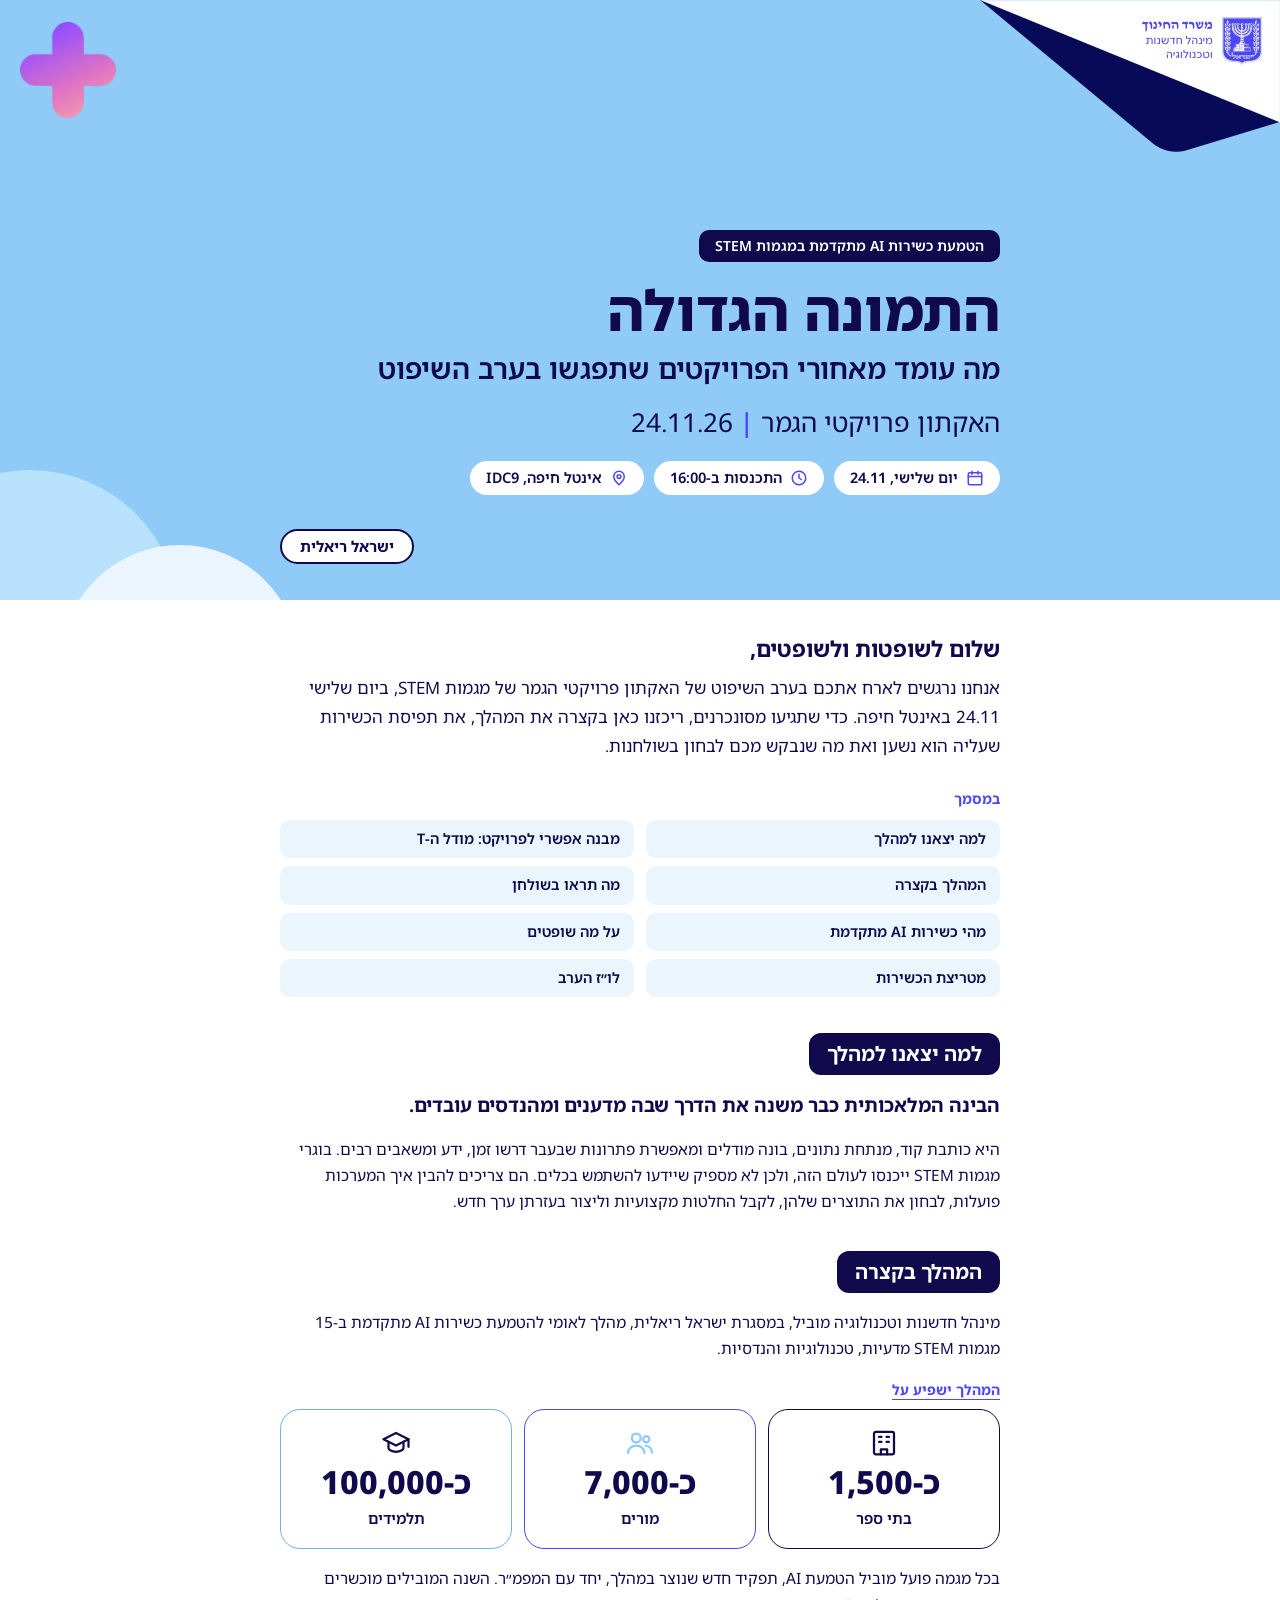
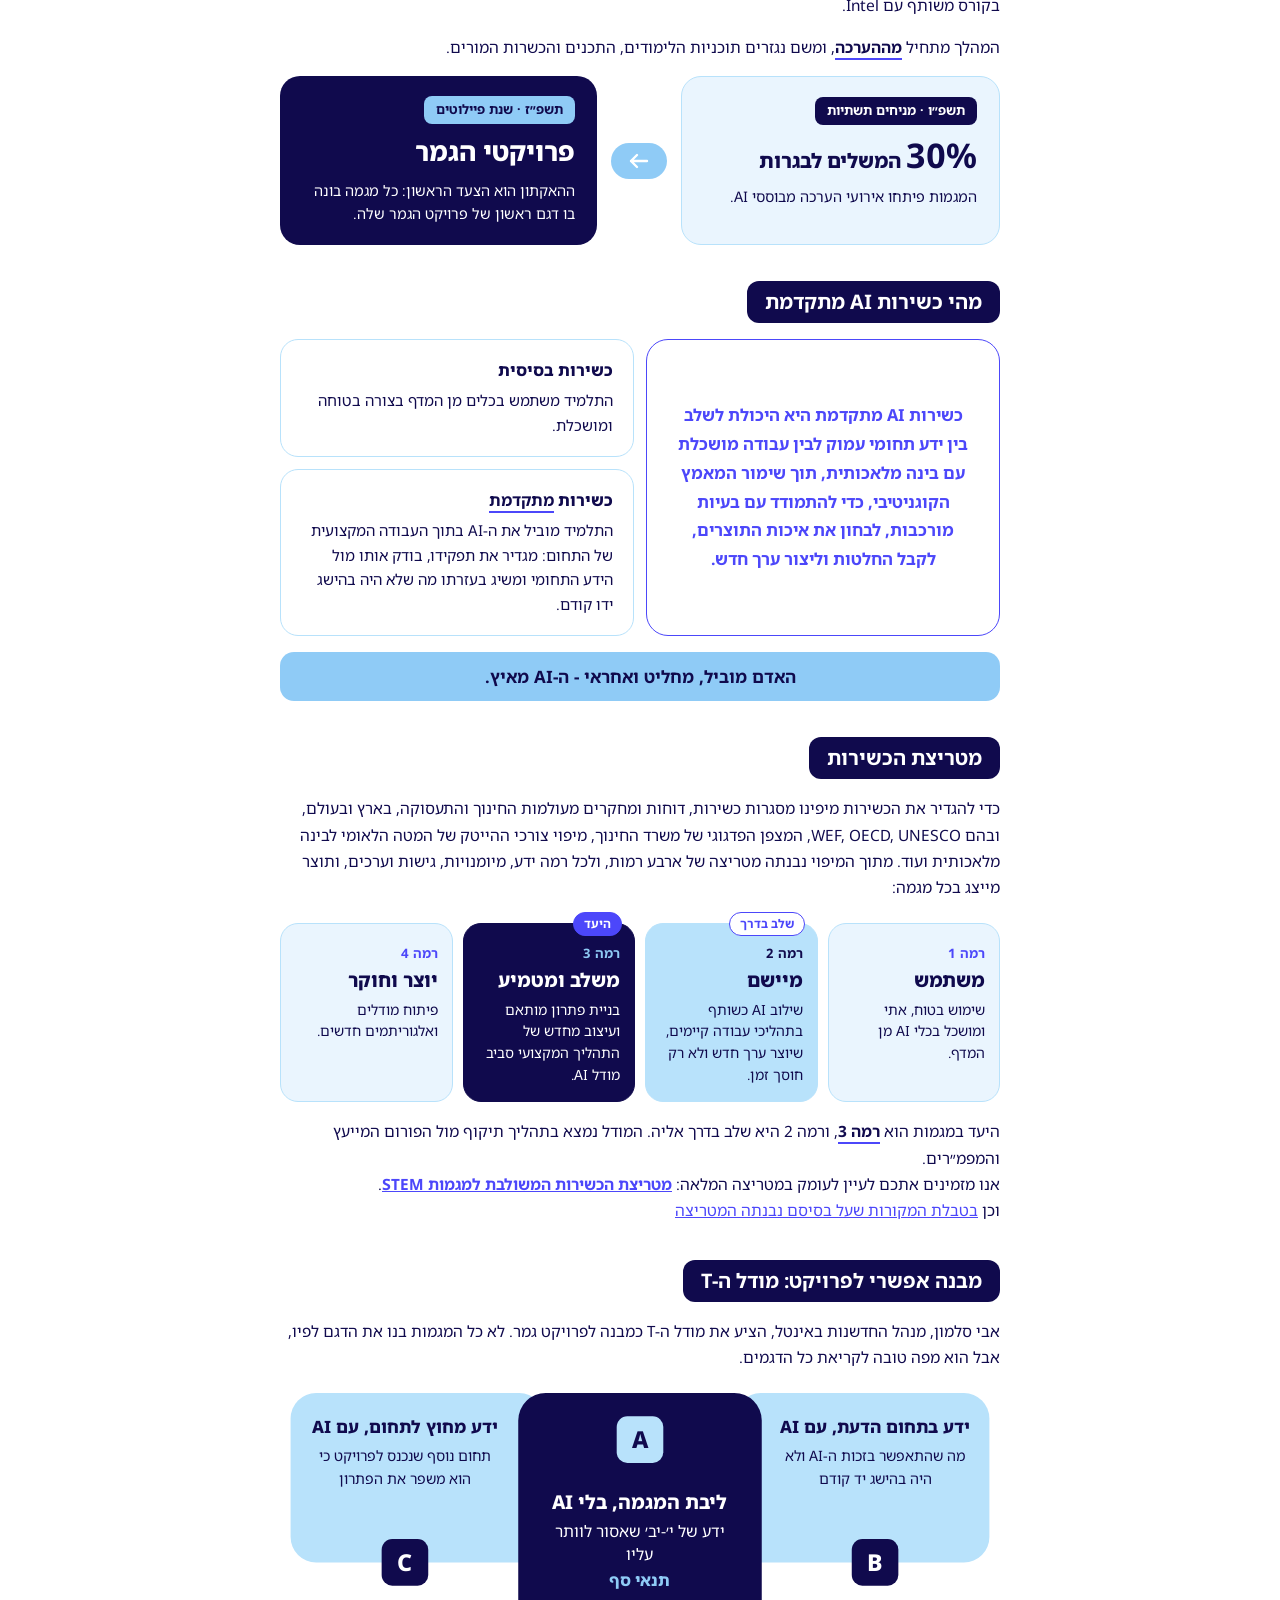
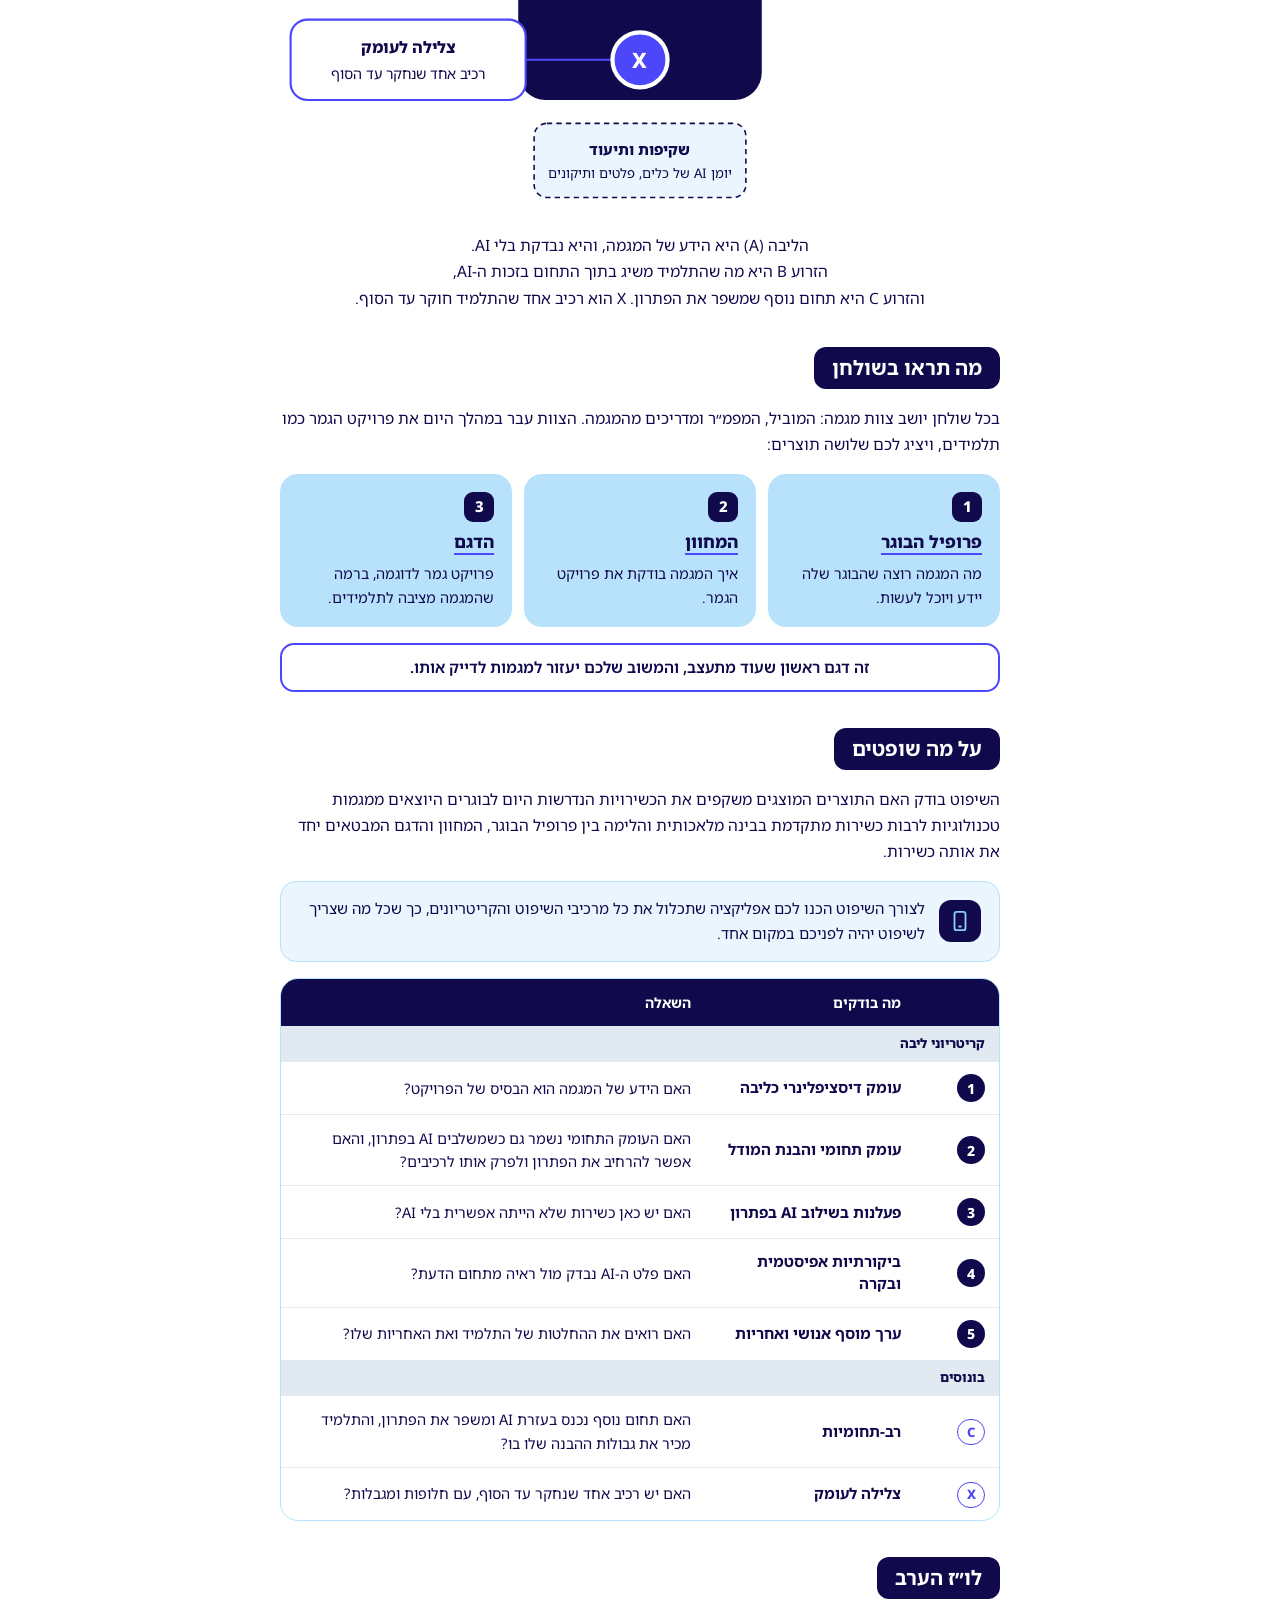
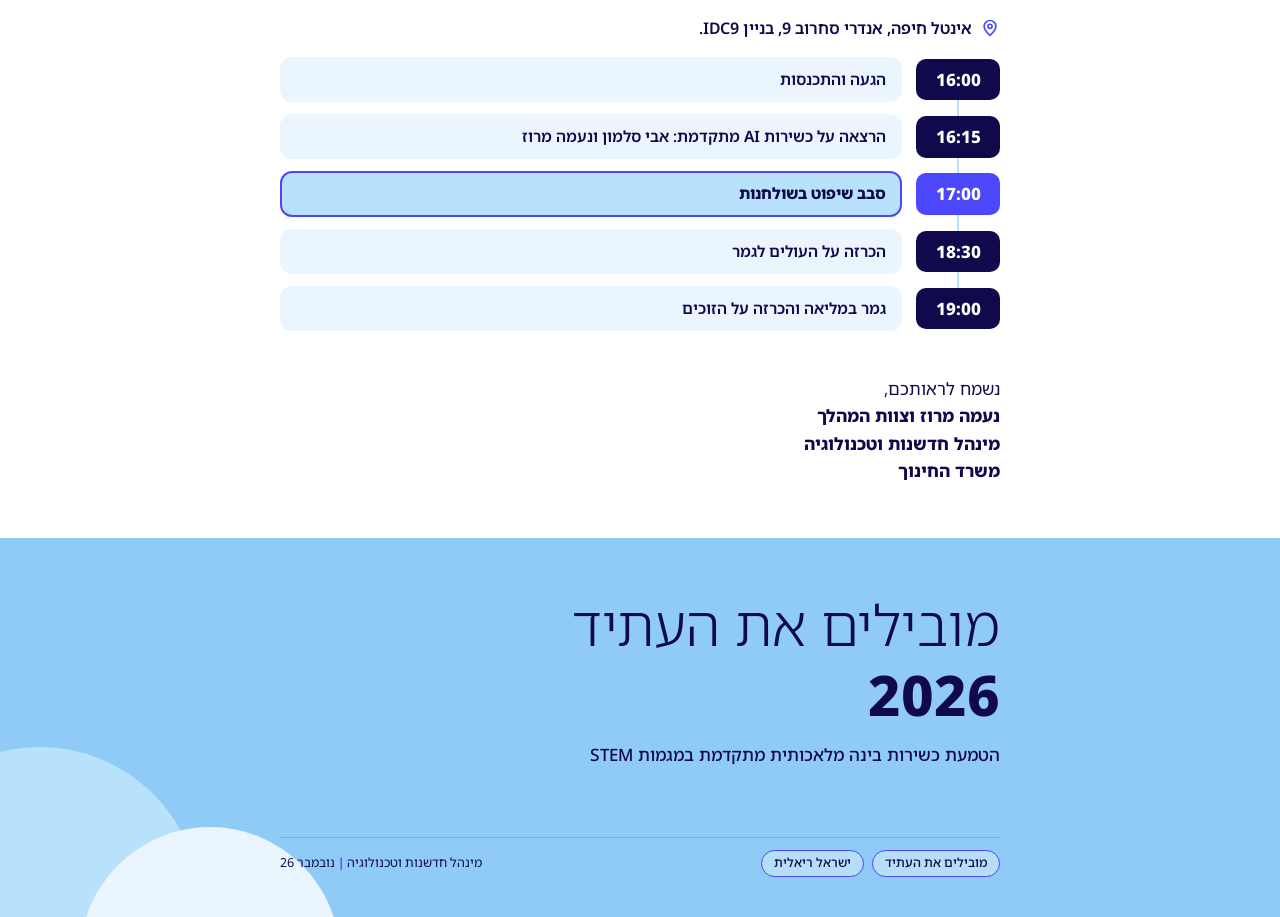
==== commit 801115f2: "Retitle pre-read page: התמונה הגדולה Co-Authored-By: Claude Opus 5.5 <noreply@anthropic.com> Claude-" ====
--- a/hackathon-24-11/index.html
+++ b/hackathon-24-11/index.html
@@ -4,9 +4,9 @@
 <meta charset="utf-8">
 <meta name="viewport" content="width=device-width, initial-scale=1">
 <meta name="robots" content="noindex, nofollow">
-<title>מסמך מקדים לשופטים ולאורחים | האקתון פרויקטי הגמר 24.11.26</title>
+<title>התמונה הגדולה | האקתון פרויקטי הגמר 24.11.26</title>
 <meta name="description" content="הטמעת כשירות AI מתקדמת במגמות STEM. מה כדאי לדעת לפני ערב השיפוט, 24.11 באינטל חיפה.">
-<meta property="og:title" content="מסמך מקדים לשופטים ולאורחים | האקתון פרויקטי הגמר 24.11.26">
+<meta property="og:title" content="התמונה הגדולה | האקתון פרויקטי הגמר 24.11.26">
 <meta property="og:description" content="הטמעת כשירות AI מתקדמת במגמות STEM. מה כדאי לדעת לפני ערב השיפוט, 24.11 באינטל חיפה.">
 <meta name="theme-color" content="#8FCBF6">
 <style>
@@ -53,6 +53,7 @@
 .cover .inner{position:relative;max-width:760px;margin:0 auto;padding:clamp(150px,34vw,230px) 20px 36px;display:flex;flex-direction:column;align-items:flex-start;gap:16px}
 .eyebrow{background:var(--navy);color:#fff;font-size:14px;font-weight:600;padding:6px 16px;border-radius:10px;line-height:1.4}
 .cover h1{font-size:clamp(36px,9vw,56px);line-height:1.12;font-weight:800}
+.cover .lead{font-size:clamp(20px,5vw,28px);line-height:1.35;font-weight:600;color:var(--navy);margin-top:-6px}
 .cover .sub{font-size:clamp(19px,4.6vw,26px);line-height:1.4}
 .cover .sub span{color:var(--purple);font-weight:600}
 .chips{display:flex;flex-wrap:wrap;gap:10px;margin-top:4px}
@@ -232,7 +233,8 @@
 <img class="plus" src="[data-uri]" alt="" aria-hidden="true">
 <div class="inner">
 <span class="eyebrow">הטמעת כשירות AI מתקדמת במגמות STEM</span>
-<h1>מסמך מקדים<br>לשופטים ולאורחים</h1>
+<h1>התמונה הגדולה</h1>
+<p class="lead">מה עומד מאחורי הפרויקטים שתפגשו בערב השיפוט</p>
 <p class="sub">האקתון פרויקטי הגמר <span>|</span> 24.11.26</p>
 <div class="chips">
 <span class="chip"><svg viewBox="0 0 24 24" aria-hidden="true"><rect x="3" y="5" width="18" height="16" rx="2"></rect><path d="M3 10h18M8 3v4M16 3v4"></path></svg>יום שלישי, 24.11</span>
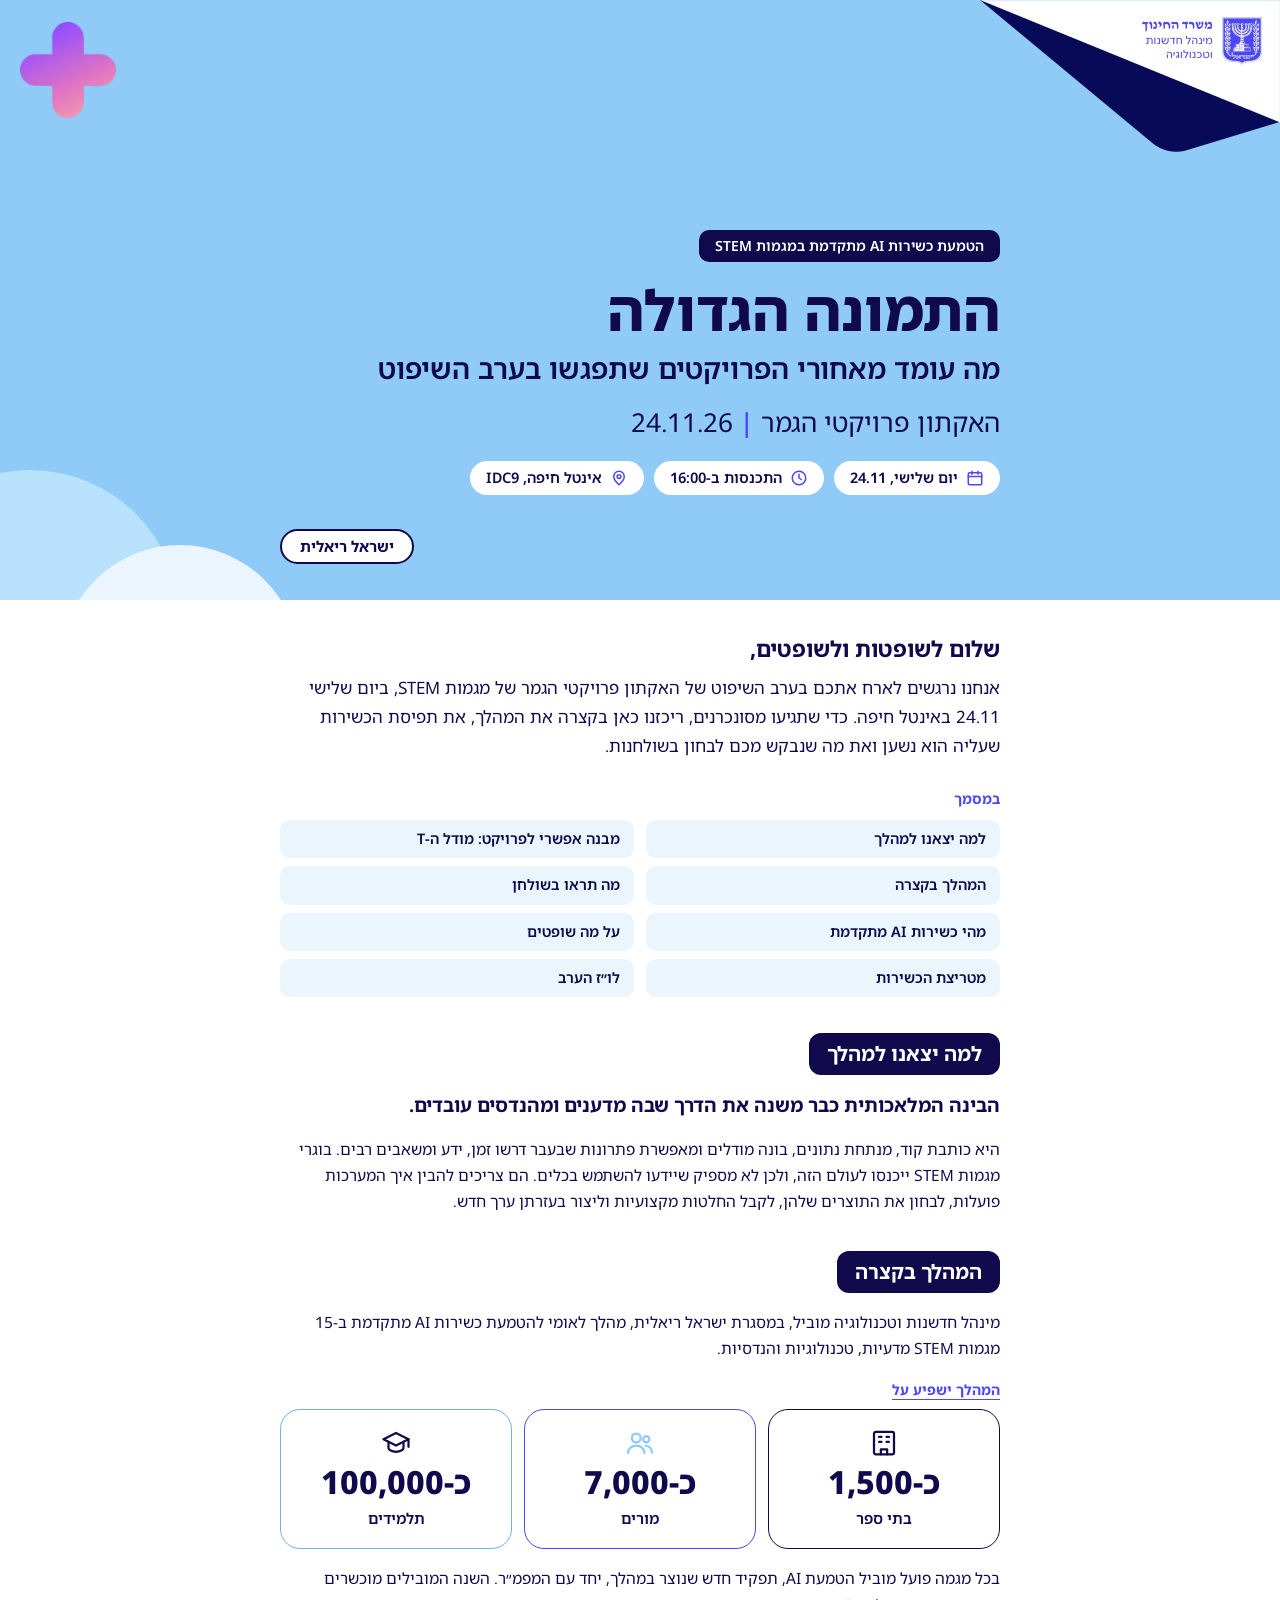
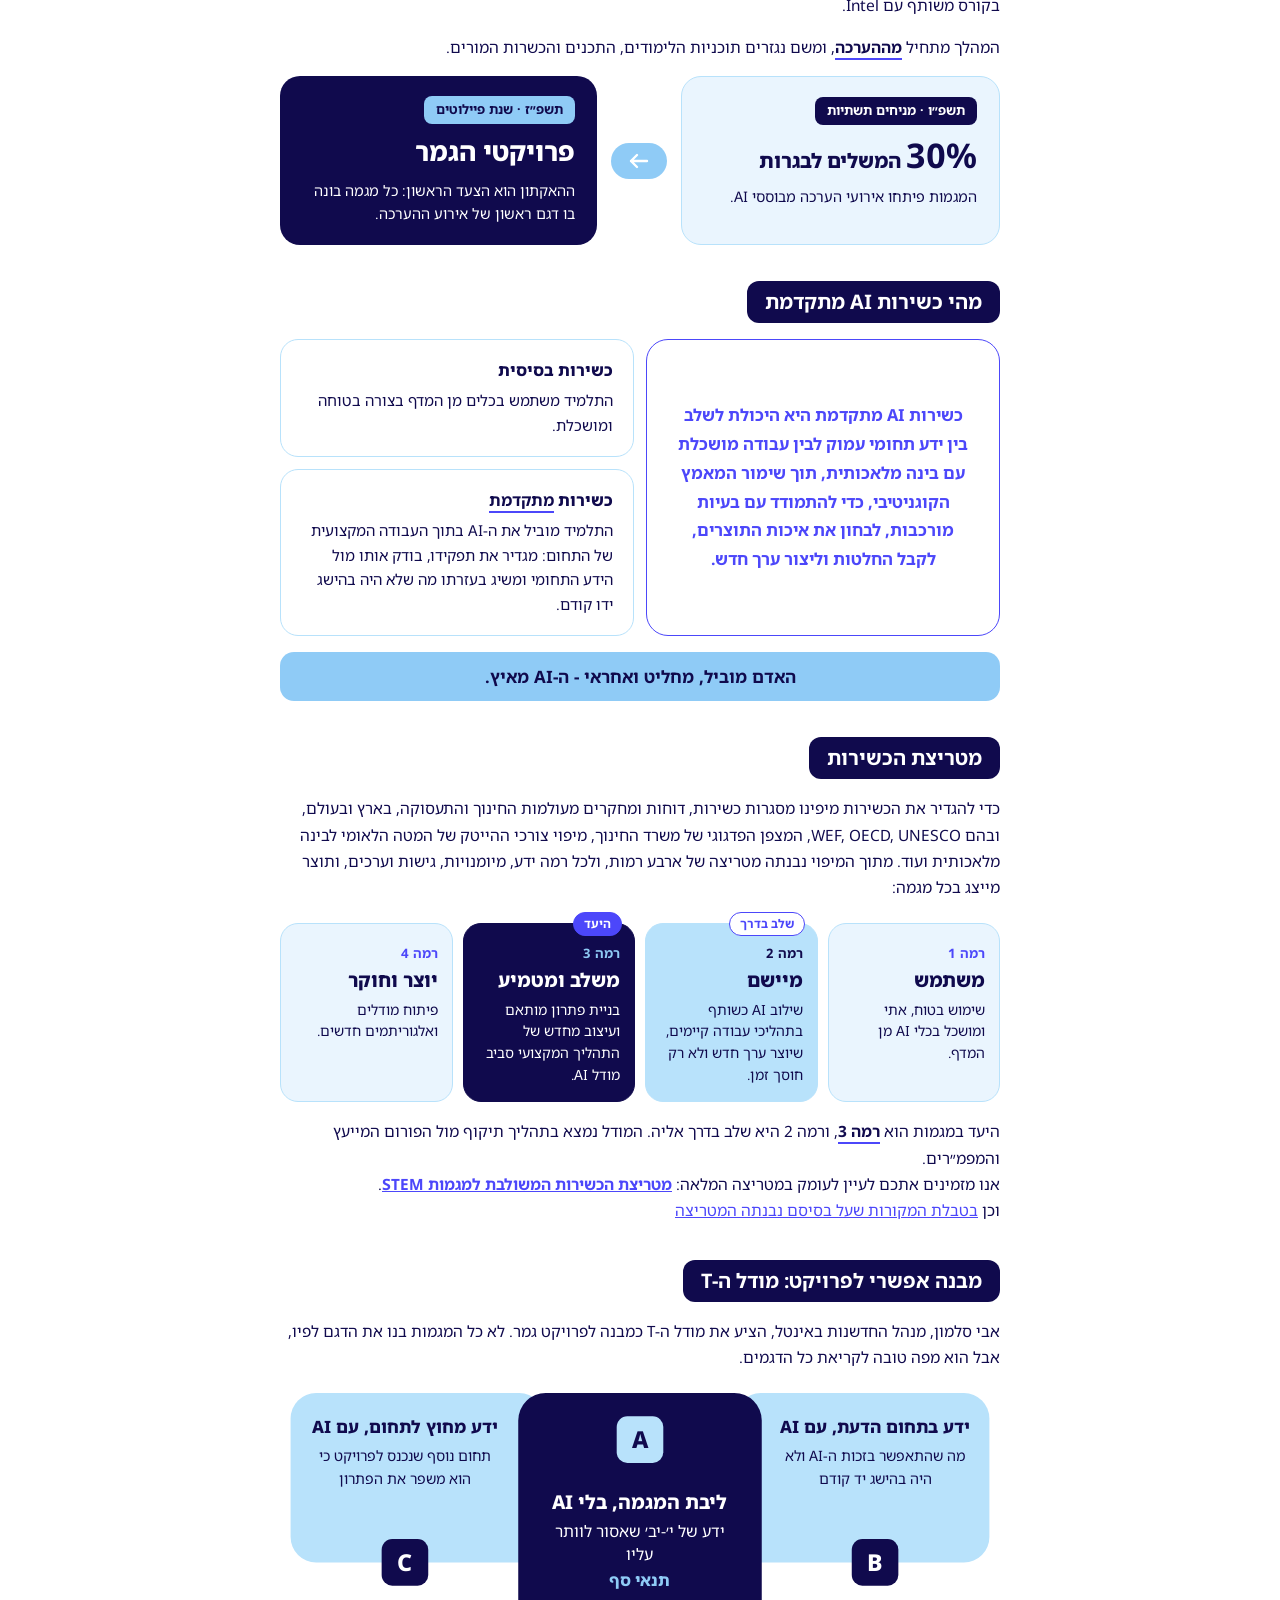
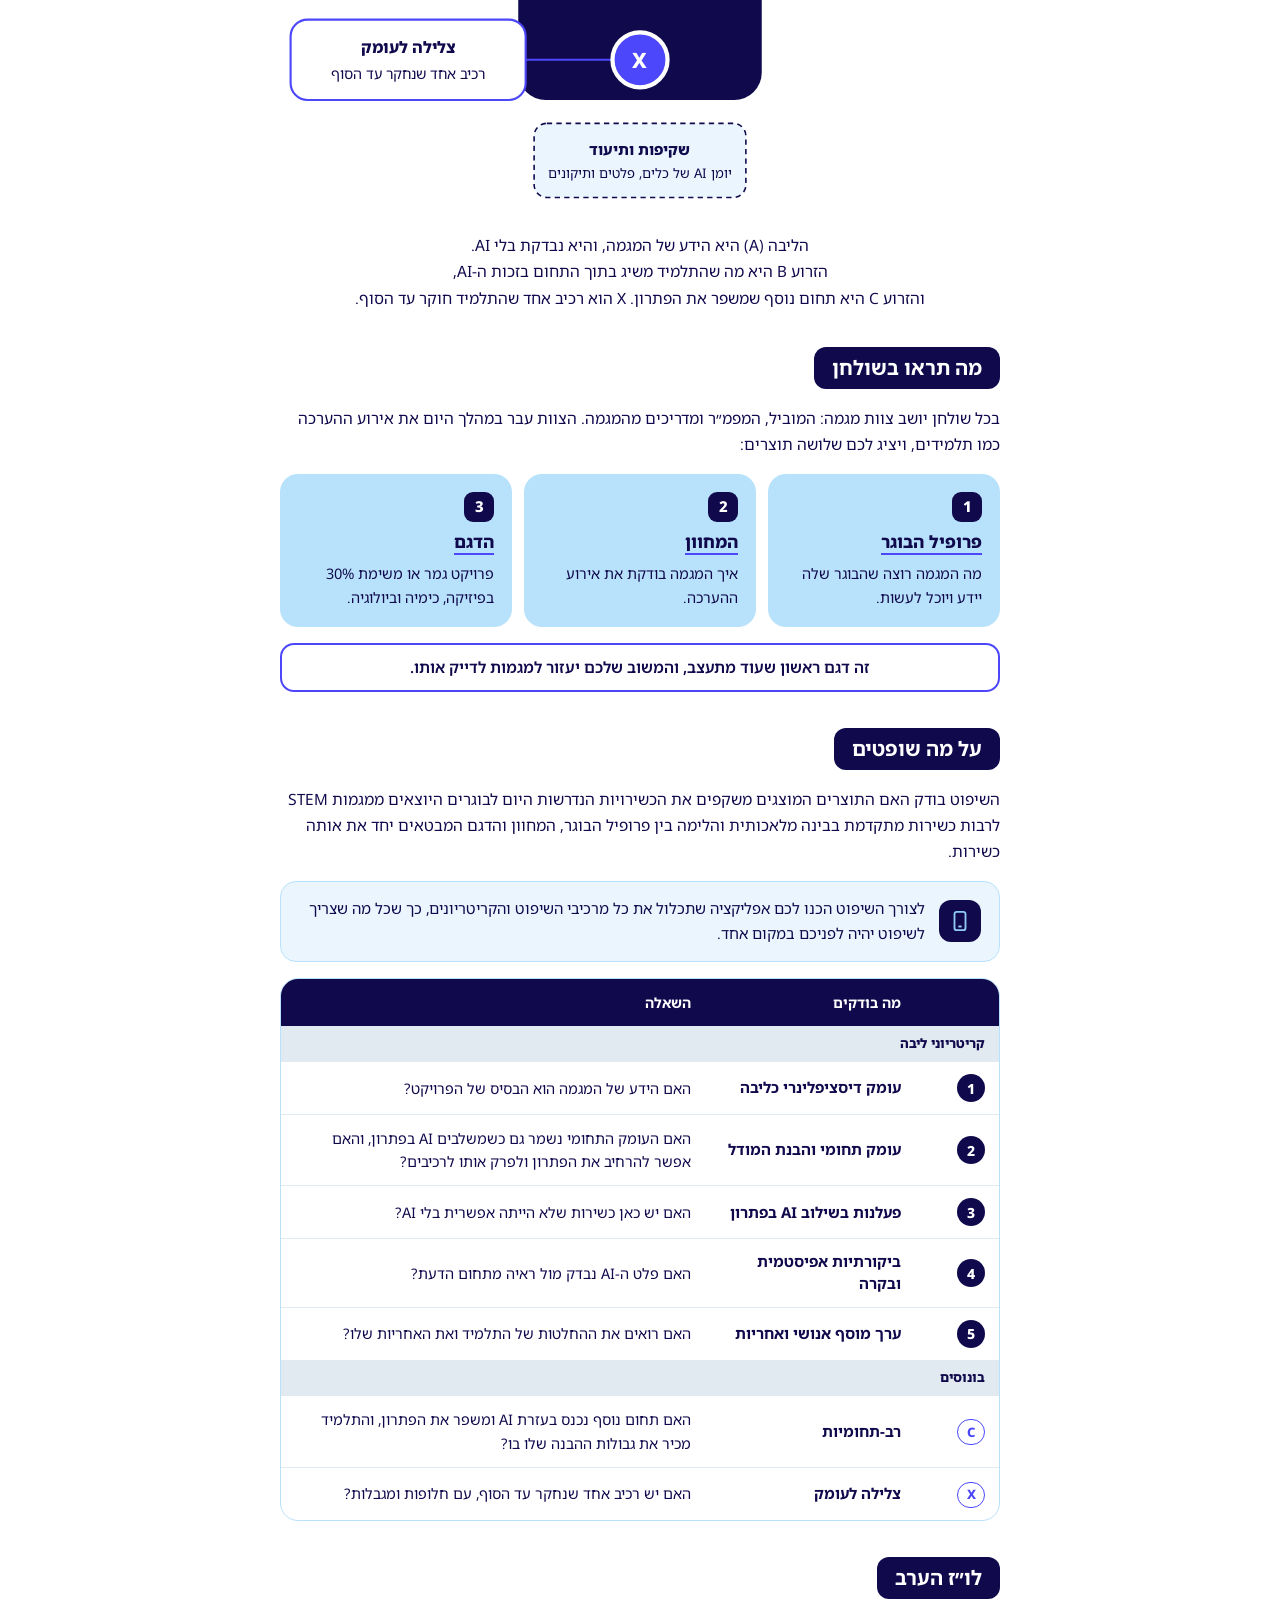
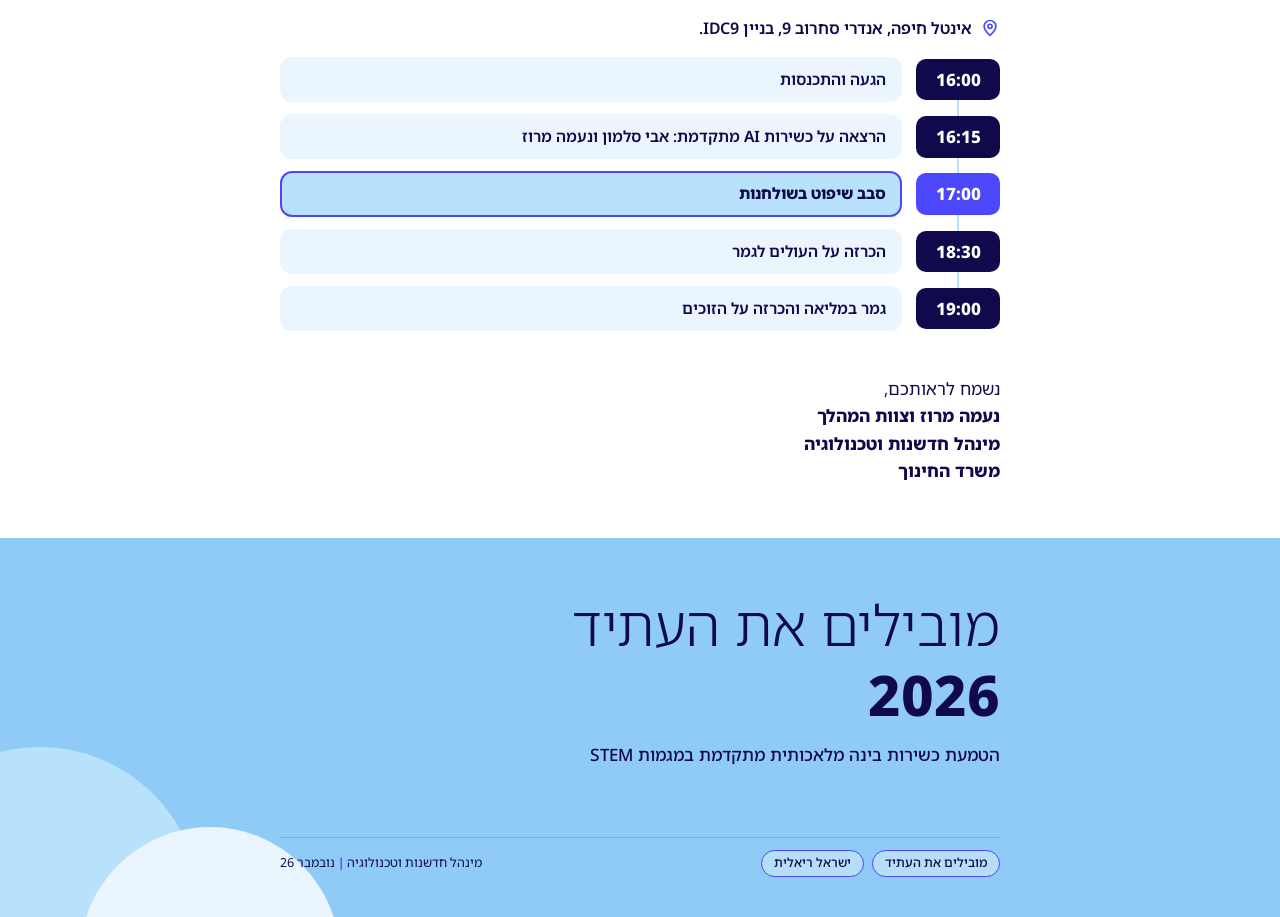
==== commit 4cc810a8: "Pre-read: include science tracks' 30% component, judging definition for STEM tracks Co-Authored-By: " ====
--- a/hackathon-24-11/index.html
+++ b/hackathon-24-11/index.html
@@ -8,6 +8,12 @@
 <meta name="description" content="הטמעת כשירות AI מתקדמת במגמות STEM. מה כדאי לדעת לפני ערב השיפוט, 24.11 באינטל חיפה.">
 <meta property="og:title" content="התמונה הגדולה | האקתון פרויקטי הגמר 24.11.26">
 <meta property="og:description" content="הטמעת כשירות AI מתקדמת במגמות STEM. מה כדאי לדעת לפני ערב השיפוט, 24.11 באינטל חיפה.">
+<meta property="og:type" content="website">
+<meta property="og:image" content="https://naamameroz2610.github.io/learn-with-ai/hackathon-24-11/og.jpg">
+<meta property="og:image:width" content="1200">
+<meta property="og:image:height" content="630">
+<meta property="og:image:alt" content="התמונה הגדולה | האקתון פרויקטי הגמר 24.11.26">
+<meta name="twitter:card" content="summary_large_image">
 <meta name="theme-color" content="#8FCBF6">
 <style>
 @font-face{font-family:'Noto Sans Hebrew';font-style:normal;font-display:swap;font-weight:300;src:url([data-uri]) format('woff2');unicode-range:U+0307-0308,U+0590-05FF,U+200C-2010,U+20AA,U+25CC,U+FB1D-FB4F}
@@ -298,7 +304,7 @@
 <div class="card c-b">
 <span class="tag">תשפ״ז · שנת פיילוטים</span>
 <p class="big2">פרויקטי הגמר</p>
-<p class="t">ההאקתון הוא הצעד הראשון: כל מגמה בונה בו דגם ראשון של פרויקט הגמר שלה.</p>
+<p class="t">ההאקתון הוא הצעד הראשון: כל מגמה בונה בו דגם ראשון של אירוע ההערכה.</p>
 </div>
 </div>
 </div>
@@ -431,11 +437,11 @@
 <section id="table">
 <h2 class="h2">מה תראו בשולחן</h2>
 <div class="stack">
-<p class="body">בכל שולחן יושב צוות מגמה: המוביל, המפמ״ר ומדריכים מהמגמה. הצוות עבר במהלך היום את פרויקט הגמר כמו תלמידים, ויציג לכם שלושה תוצרים:</p>
+<p class="body">בכל שולחן יושב צוות מגמה: המוביל, המפמ״ר ומדריכים מהמגמה. הצוות עבר במהלך היום את אירוע ההערכה כמו תלמידים, ויציג לכם שלושה תוצרים:</p>
 <div class="prods">
 <div class="prod"><span class="num">1</span><h3>פרופיל הבוגר</h3><p>מה המגמה רוצה שהבוגר שלה יידע ויוכל לעשות.</p></div>
-<div class="prod"><span class="num">2</span><h3>המחוון</h3><p>איך המגמה בודקת את פרויקט הגמר.</p></div>
-<div class="prod"><span class="num">3</span><h3>הדגם</h3><p>פרויקט גמר לדוגמה, ברמה שהמגמה מציבה לתלמידים.</p></div>
+<div class="prod"><span class="num">2</span><h3>המחוון</h3><p>איך המגמה בודקת את אירוע ההערכה.</p></div>
+<div class="prod"><span class="num">3</span><h3>הדגם</h3><p>פרויקט גמר או משימת 30% בפיזיקה, כימיה וביולוגיה.</p></div>
 </div>
 <p class="note">זה דגם ראשון שעוד מתעצב, והמשוב שלכם יעזור למגמות לדייק אותו.</p>
 </div>
@@ -444,7 +450,7 @@
 <section id="judging">
 <h2 class="h2">על מה שופטים</h2>
 <div class="stack">
-<p class="body">השיפוט בודק האם התוצרים המוצגים משקפים את הכשירויות הנדרשות היום לבוגרים היוצאים ממגמות טכנולוגיות לרבות כשירות מתקדמת בבינה מלאכותית והלימה בין פרופיל הבוגר, המחוון והדגם המבטאים יחד את אותה כשירות.</p>
+<p class="body">השיפוט בודק האם התוצרים המוצגים משקפים את הכשירויות הנדרשות היום לבוגרים היוצאים ממגמות STEM לרבות כשירות מתקדמת בבינה מלאכותית והלימה בין פרופיל הבוגר, המחוון והדגם המבטאים יחד את אותה כשירות.</p>
 <div class="app"><span class="ic"><svg viewBox="0 0 24 24" aria-hidden="true"><rect x="6" y="2" width="12" height="20" rx="2.5"></rect><path d="M11 18h2"></path></svg></span><p class="body" style="font-size:15px">לצורך השיפוט הכנו לכם אפליקציה שתכלול את כל מרכיבי השיפוט והקריטריונים, כך שכל מה שצריך לשיפוט יהיה לפניכם במקום אחד.</p></div>
 <div class="crit" role="table" aria-label="קריטריוני השיפוט">
 <div class="crow chead" role="row"><div role="columnheader"></div><div class="hn" role="columnheader">מה בודקים</div><div class="hq" role="columnheader">השאלה</div></div>
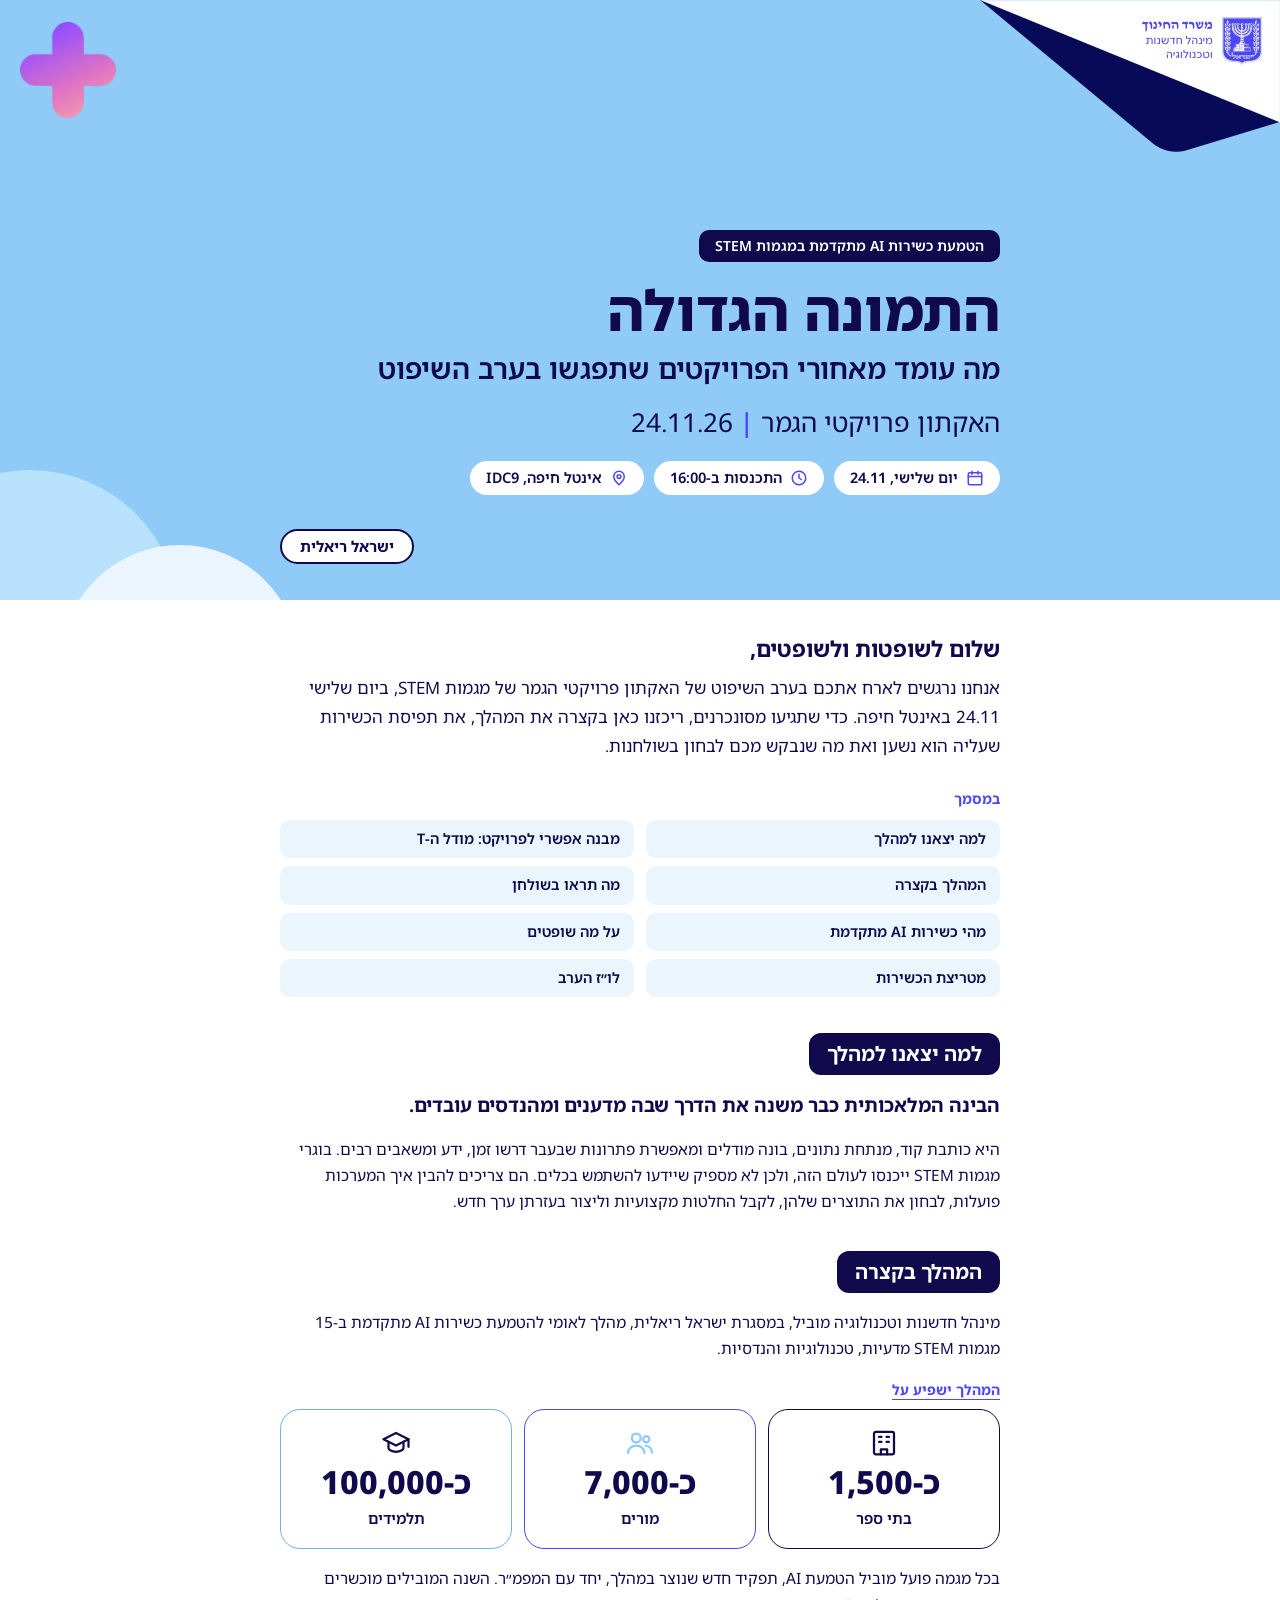
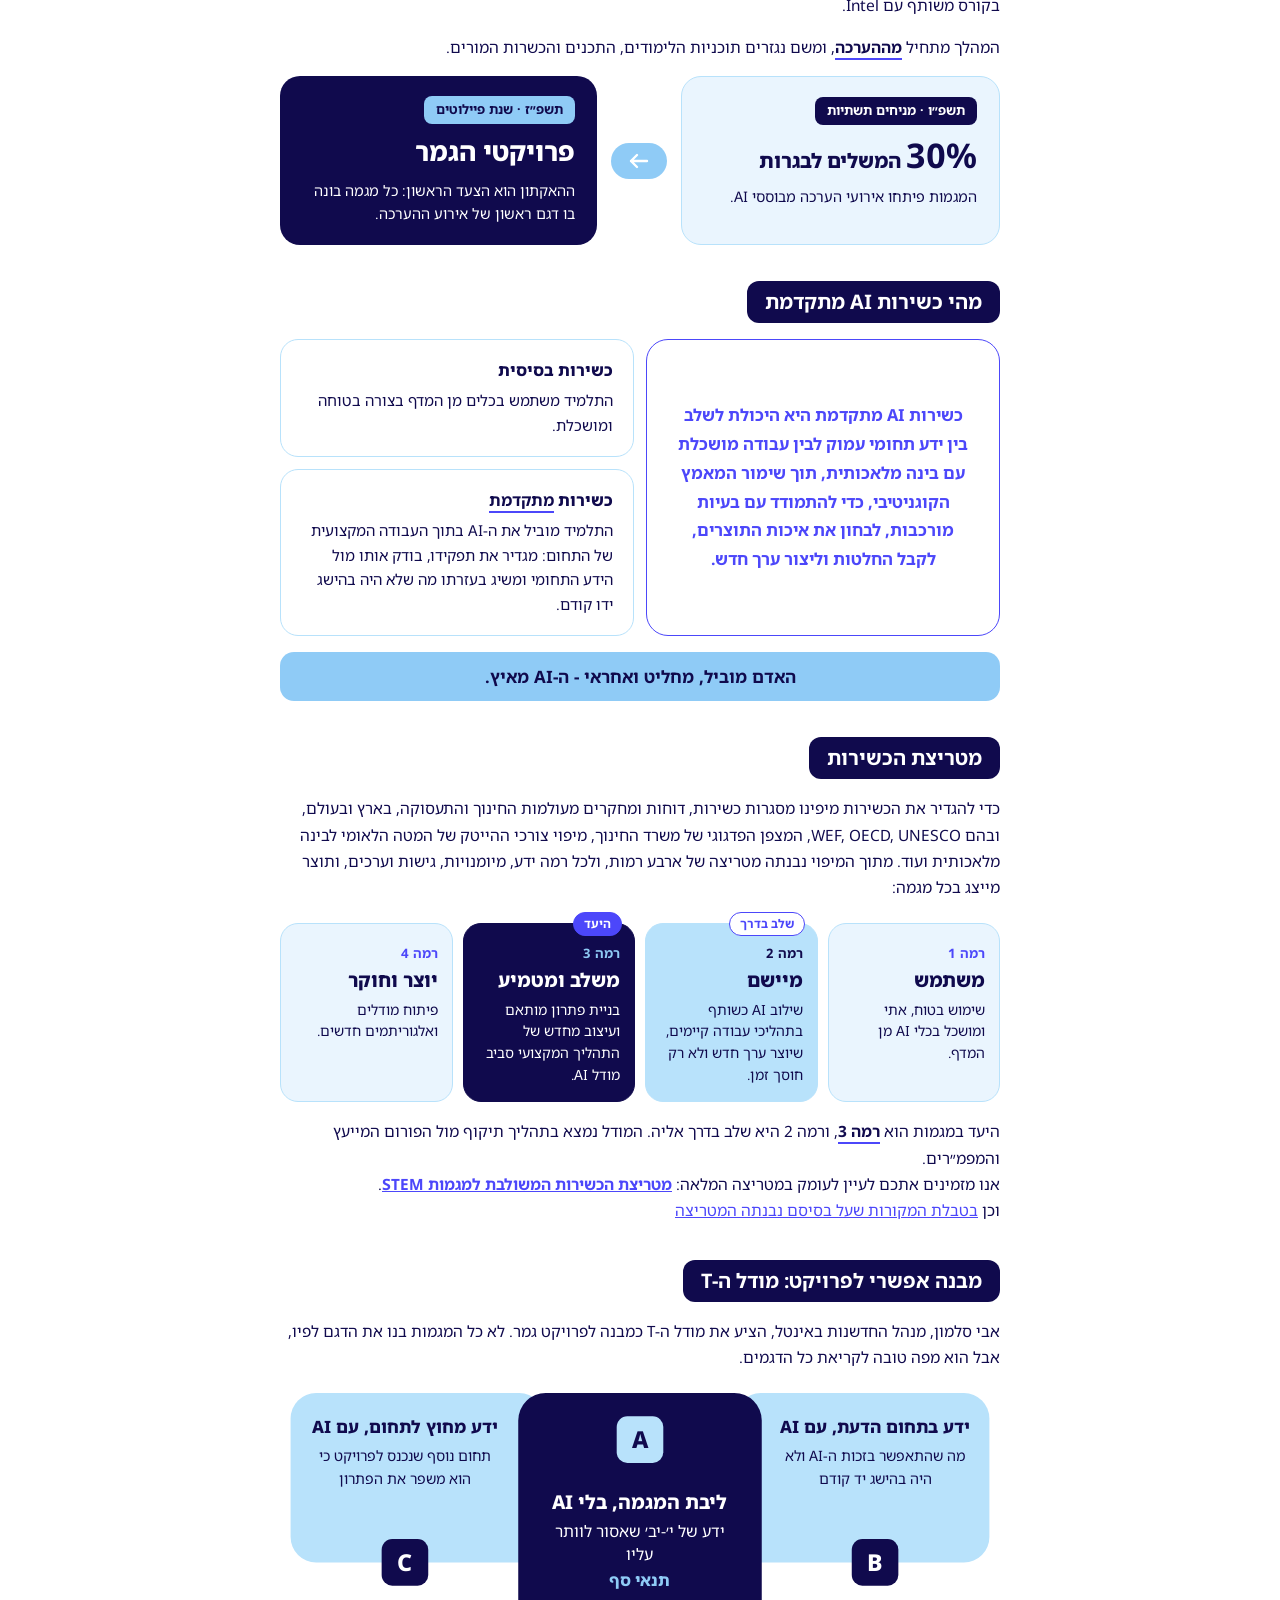
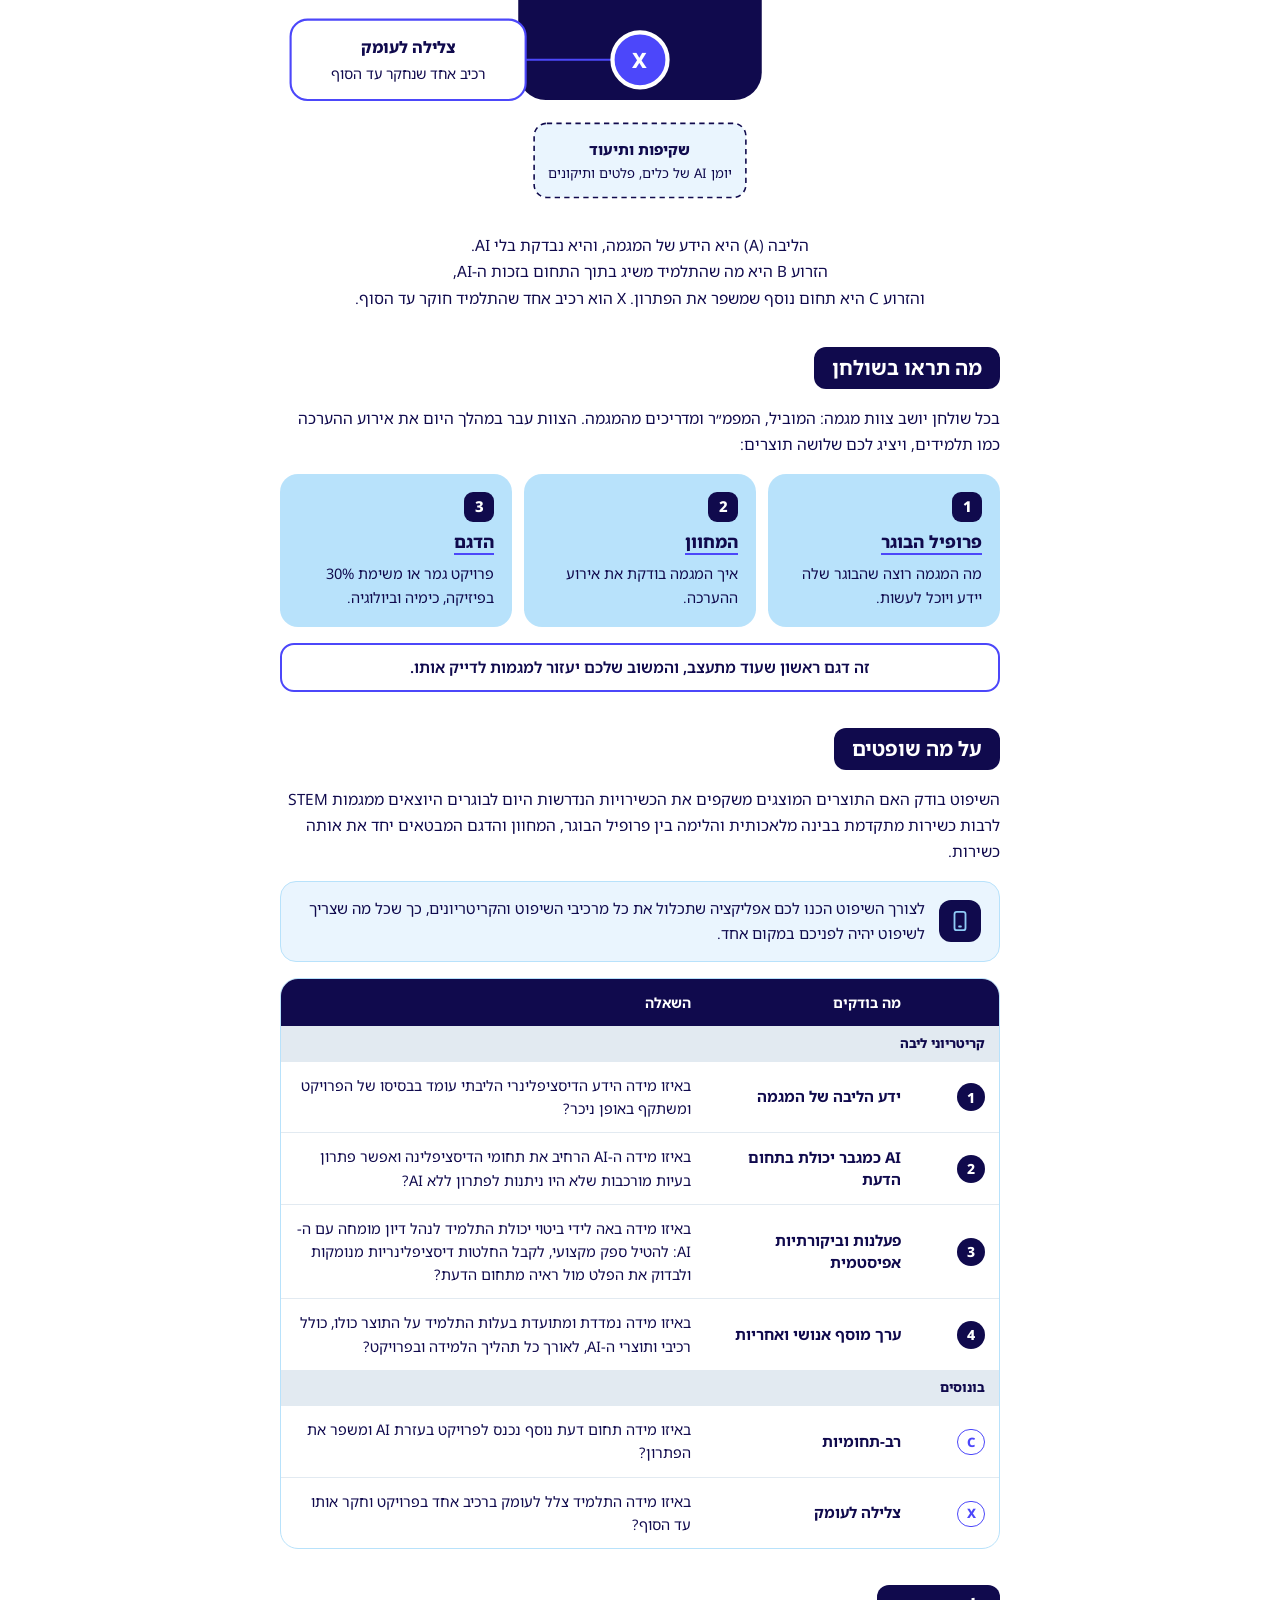
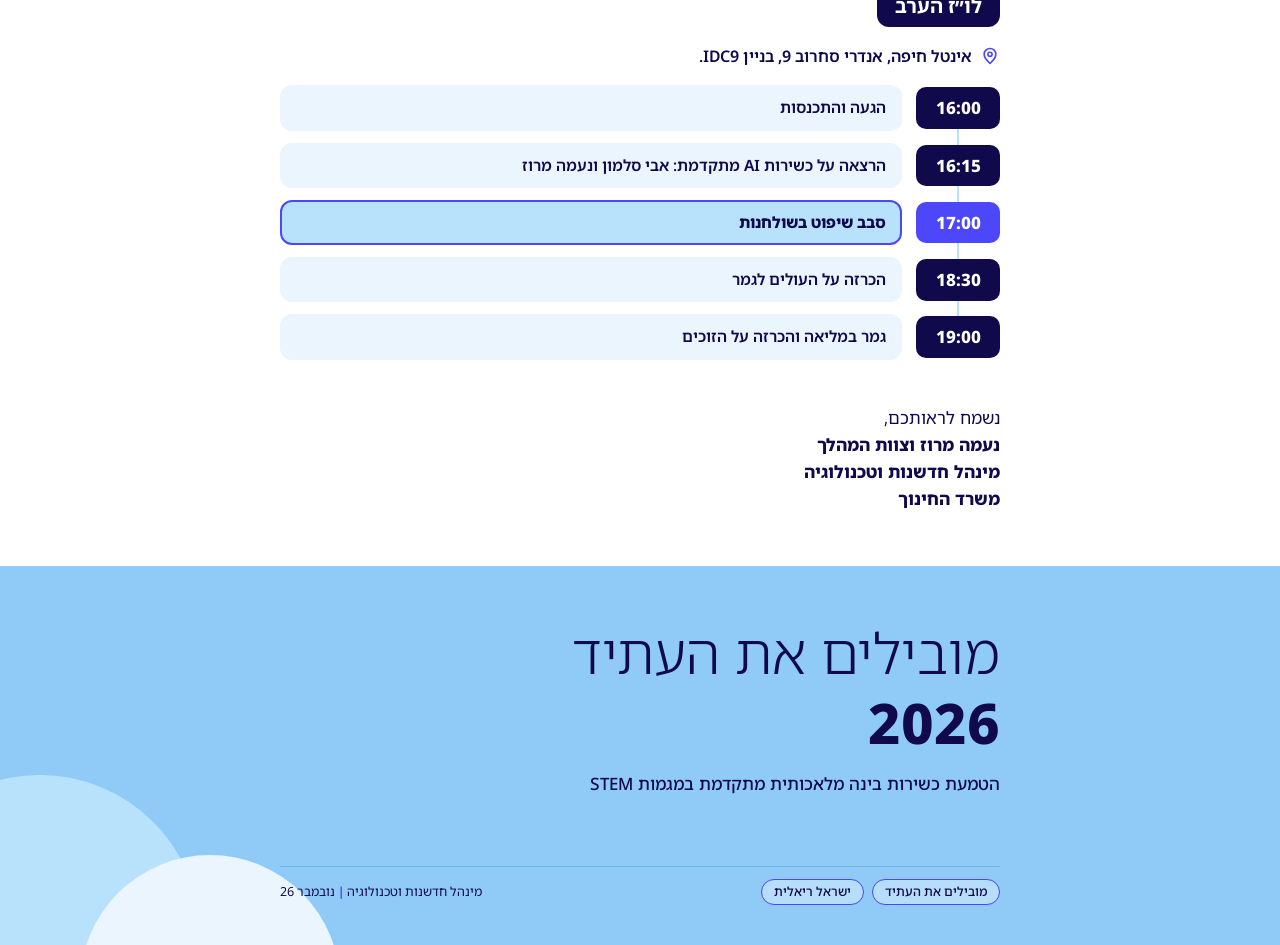
==== commit 630af87e: "Pre-read: four core criteria with new rating questions Co-Authored-By: Claude Opus 5.5 <noreply@anth" ====
--- a/hackathon-24-11/index.html
+++ b/hackathon-24-11/index.html
@@ -455,14 +455,13 @@
 <div class="crit" role="table" aria-label="קריטריוני השיפוט">
 <div class="crow chead" role="row"><div role="columnheader"></div><div class="hn" role="columnheader">מה בודקים</div><div class="hq" role="columnheader">השאלה</div></div>
 <div class="cgroup" role="row">קריטריוני ליבה</div>
-<div class="crow" role="row"><div role="cell"><span class="badge">1</span></div><div class="cname" role="cell">עומק דיסציפלינרי כליבה</div><div class="cq" role="cell">האם הידע של המגמה הוא הבסיס של הפרויקט?</div></div>
-<div class="crow" role="row"><div role="cell"><span class="badge">2</span></div><div class="cname" role="cell">עומק תחומי והבנת המודל</div><div class="cq" role="cell">האם העומק התחומי נשמר גם כשמשלבים AI בפתרון, והאם אפשר להרחיב את הפתרון ולפרק אותו לרכיבים?</div></div>
-<div class="crow" role="row"><div role="cell"><span class="badge">3</span></div><div class="cname" role="cell">פעלנות בשילוב AI בפתרון</div><div class="cq" role="cell">האם יש כאן כשירות שלא הייתה אפשרית בלי AI?</div></div>
-<div class="crow" role="row"><div role="cell"><span class="badge">4</span></div><div class="cname" role="cell">ביקורתיות אפיסטמית ובקרה</div><div class="cq" role="cell">האם פלט ה-AI נבדק מול ראיה מתחום הדעת?</div></div>
-<div class="crow" role="row"><div role="cell"><span class="badge">5</span></div><div class="cname" role="cell">ערך מוסף אנושי ואחריות</div><div class="cq" role="cell">האם רואים את ההחלטות של התלמיד ואת האחריות שלו?</div></div>
+<div class="crow" role="row"><div role="cell"><span class="badge">1</span></div><div class="cname" role="cell">ידע הליבה של המגמה</div><div class="cq" role="cell">באיזו מידה הידע הדיסציפלינרי הליבתי עומד בבסיסו של הפרויקט ומשתקף באופן ניכר?</div></div>
+<div class="crow" role="row"><div role="cell"><span class="badge">2</span></div><div class="cname" role="cell">AI כמגבר יכולת בתחום הדעת</div><div class="cq" role="cell">באיזו מידה ה-AI הרחיב את תחומי הדיסציפלינה ואפשר פתרון בעיות מורכבות שלא היו ניתנות לפתרון ללא AI?</div></div>
+<div class="crow" role="row"><div role="cell"><span class="badge">3</span></div><div class="cname" role="cell">פעלנות וביקורתיות אפיסטמית</div><div class="cq" role="cell">באיזו מידה באה לידי ביטוי יכולת התלמיד לנהל דיון מומחה עם ה-AI: להטיל ספק מקצועי, לקבל החלטות דיסציפלינריות מנומקות ולבדוק את הפלט מול ראיה מתחום הדעת?</div></div>
+<div class="crow" role="row"><div role="cell"><span class="badge">4</span></div><div class="cname" role="cell">ערך מוסף אנושי ואחריות</div><div class="cq" role="cell">באיזו מידה נמדדת ומתועדת בעלות התלמיד על התוצר כולו, כולל רכיבי ותוצרי ה-AI, לאורך כל תהליך הלמידה ובפרויקט?</div></div>
 <div class="cgroup" role="row">בונוסים</div>
-<div class="crow" role="row"><div role="cell"><span class="bon">C</span></div><div class="cname" role="cell">רב-תחומיות</div><div class="cq" role="cell">האם תחום נוסף נכנס בעזרת AI ומשפר את הפתרון, והתלמיד מכיר את גבולות ההבנה שלו בו?</div></div>
-<div class="crow" role="row"><div role="cell"><span class="bon">X</span></div><div class="cname" role="cell">צלילה לעומק</div><div class="cq" role="cell">האם יש רכיב אחד שנחקר עד הסוף, עם חלופות ומגבלות?</div></div>
+<div class="crow" role="row"><div role="cell"><span class="bon">C</span></div><div class="cname" role="cell">רב-תחומיות</div><div class="cq" role="cell">באיזו מידה תחום דעת נוסף נכנס לפרויקט בעזרת AI ומשפר את הפתרון?</div></div>
+<div class="crow" role="row"><div role="cell"><span class="bon">X</span></div><div class="cname" role="cell">צלילה לעומק</div><div class="cq" role="cell">באיזו מידה התלמיד צלל לעומק ברכיב אחד בפרויקט וחקר אותו עד הסוף?</div></div>
 </div>
 </div>
 </section>
